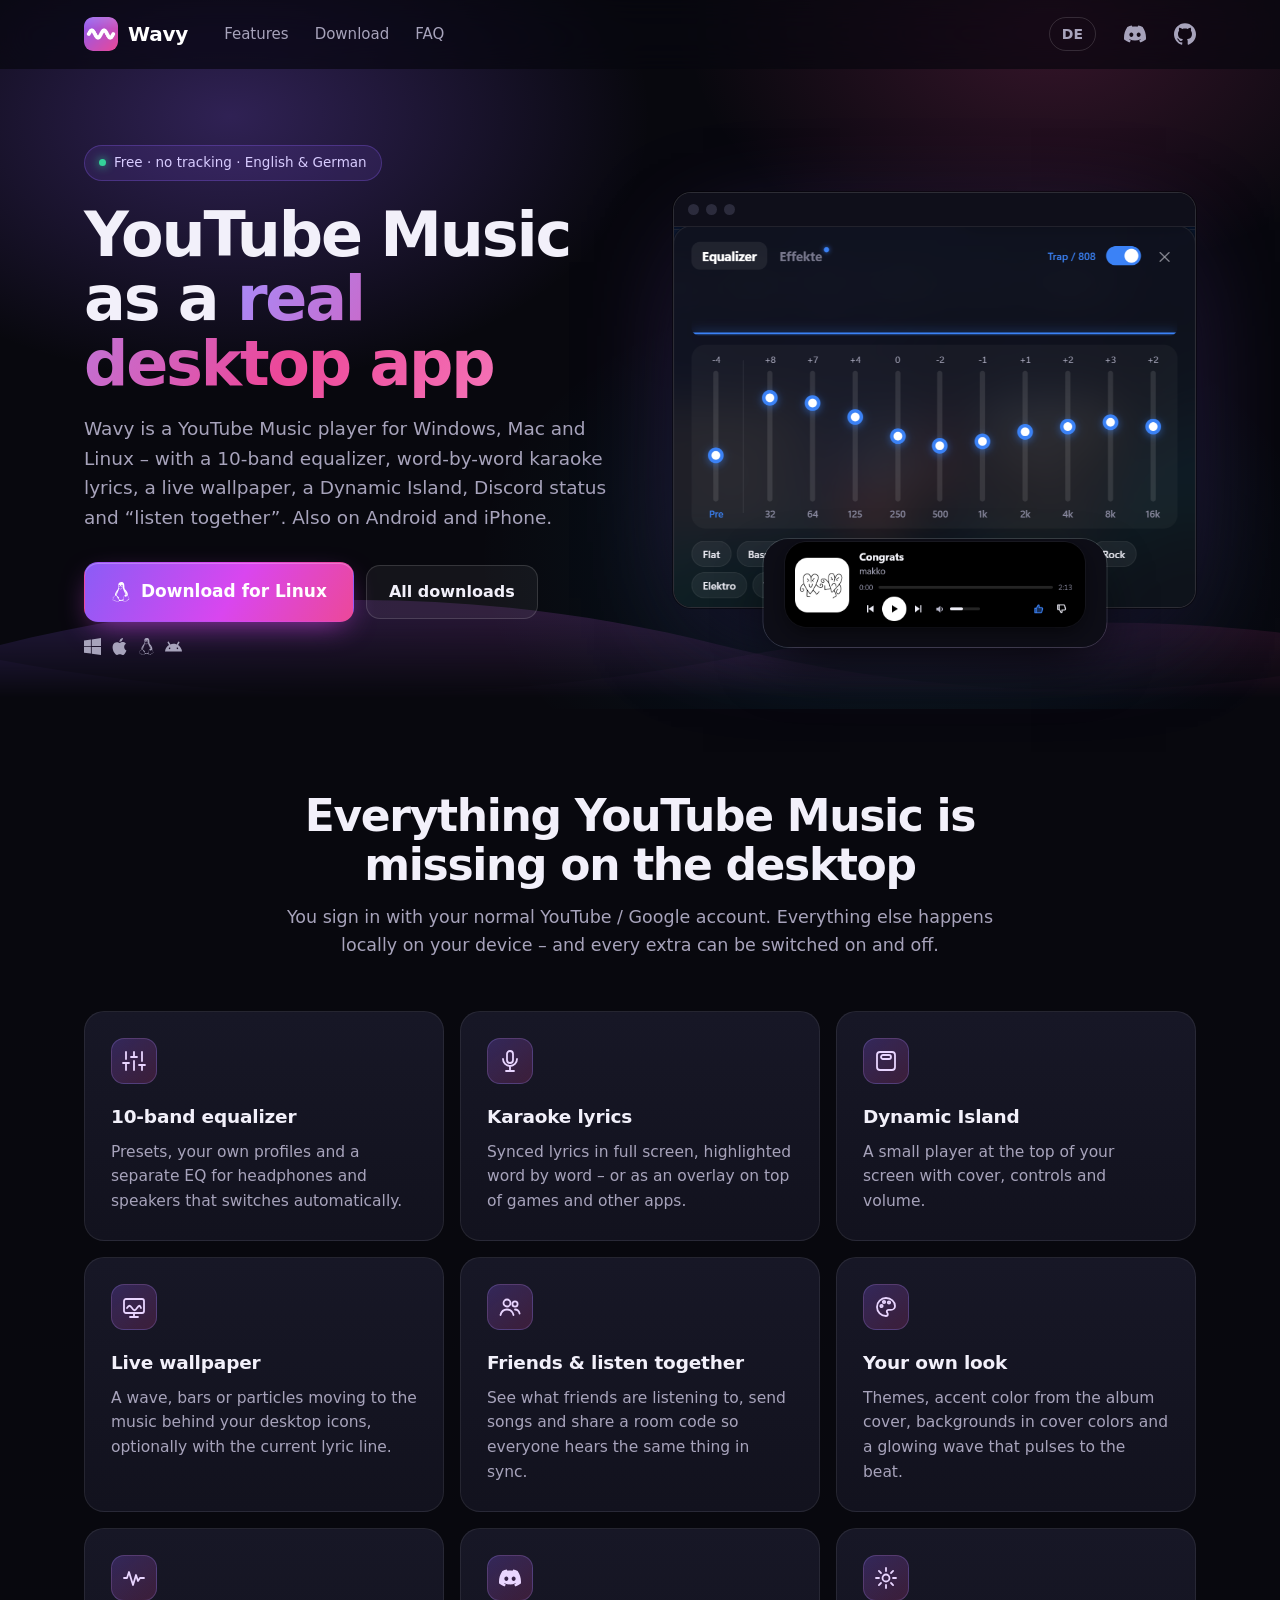
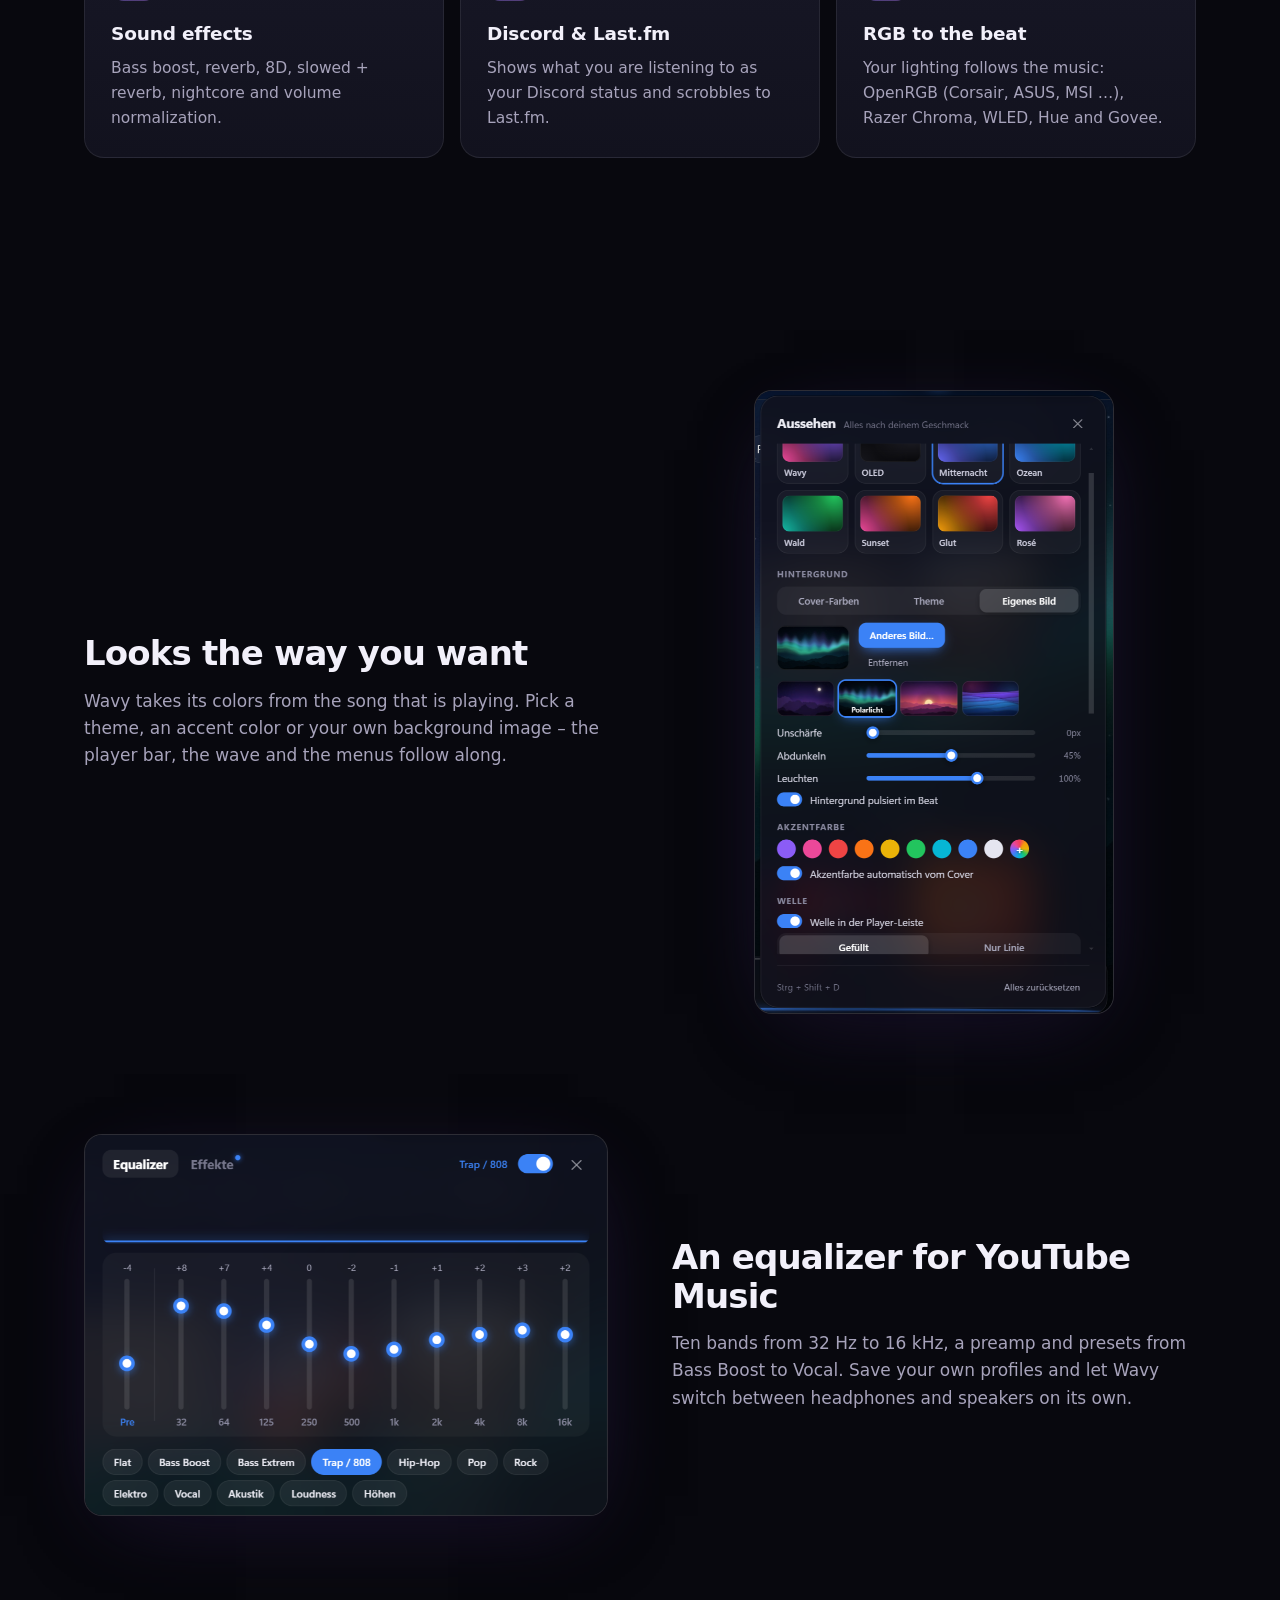
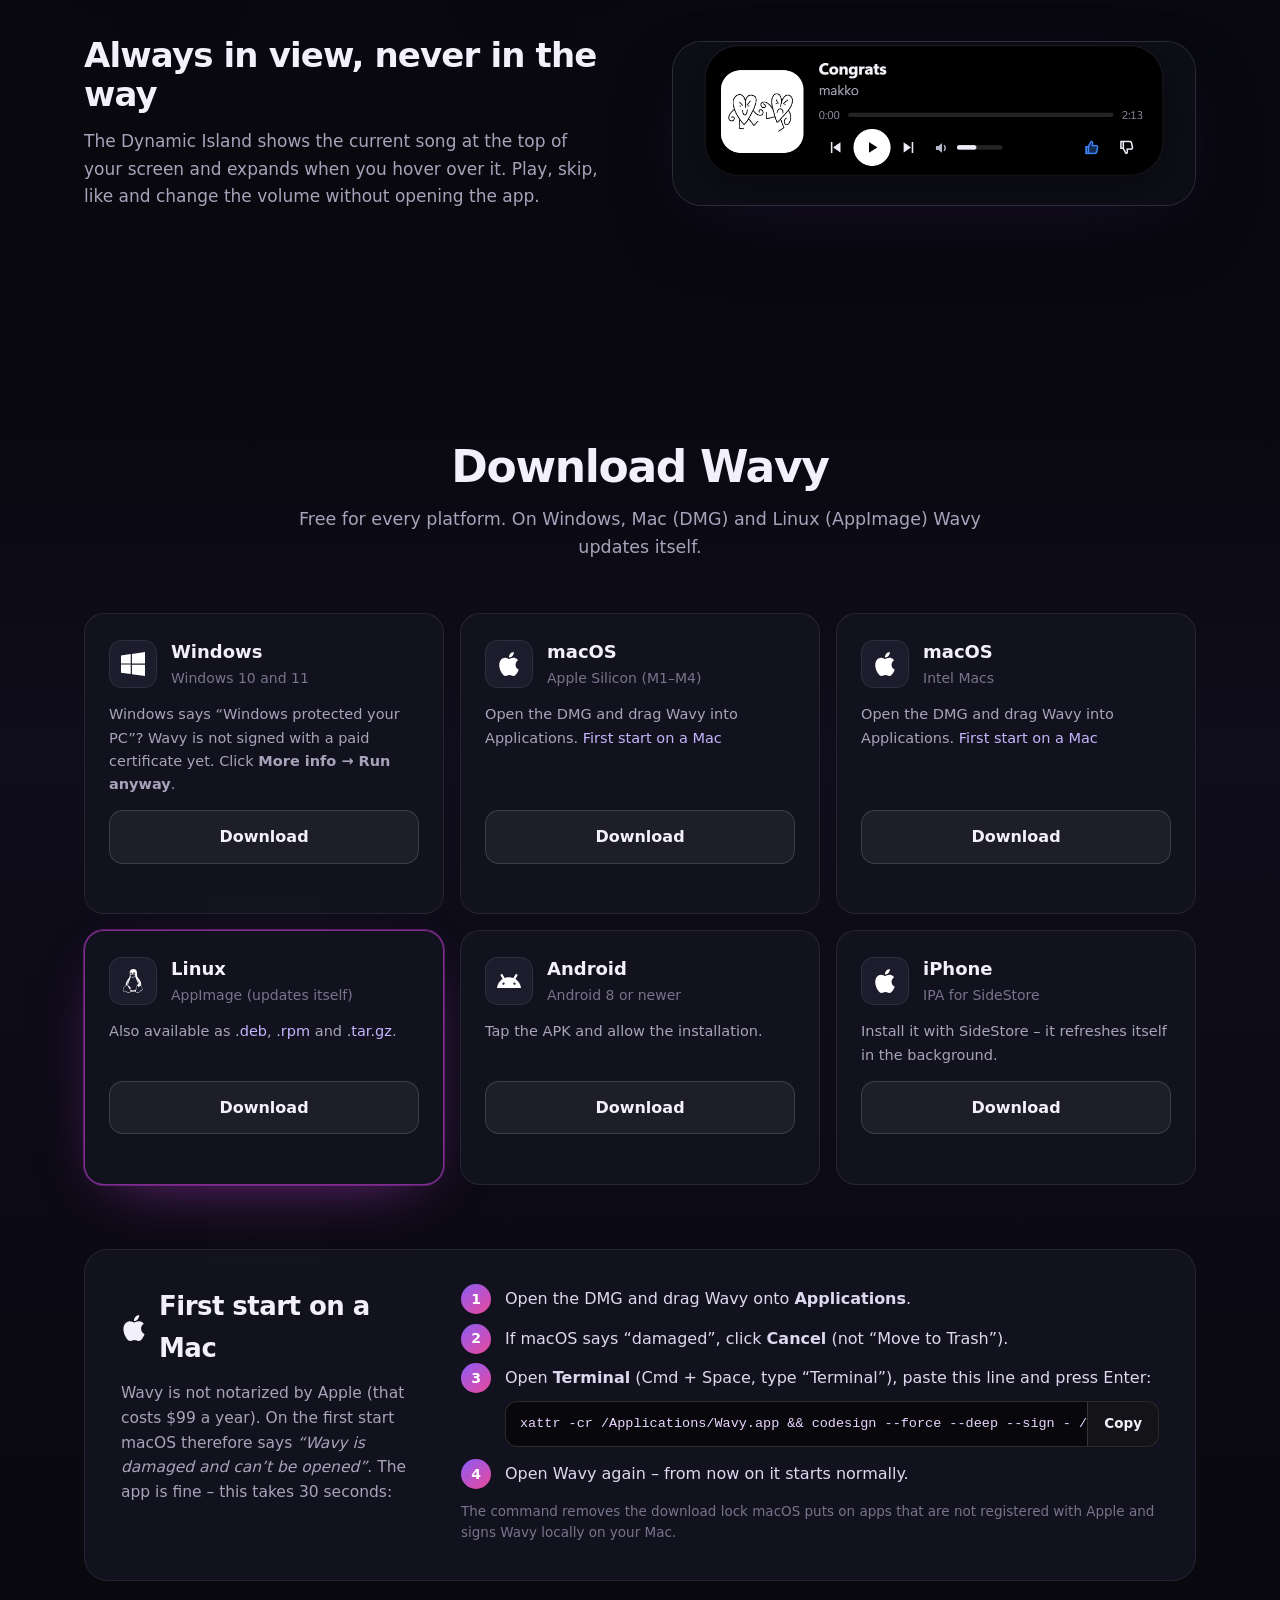
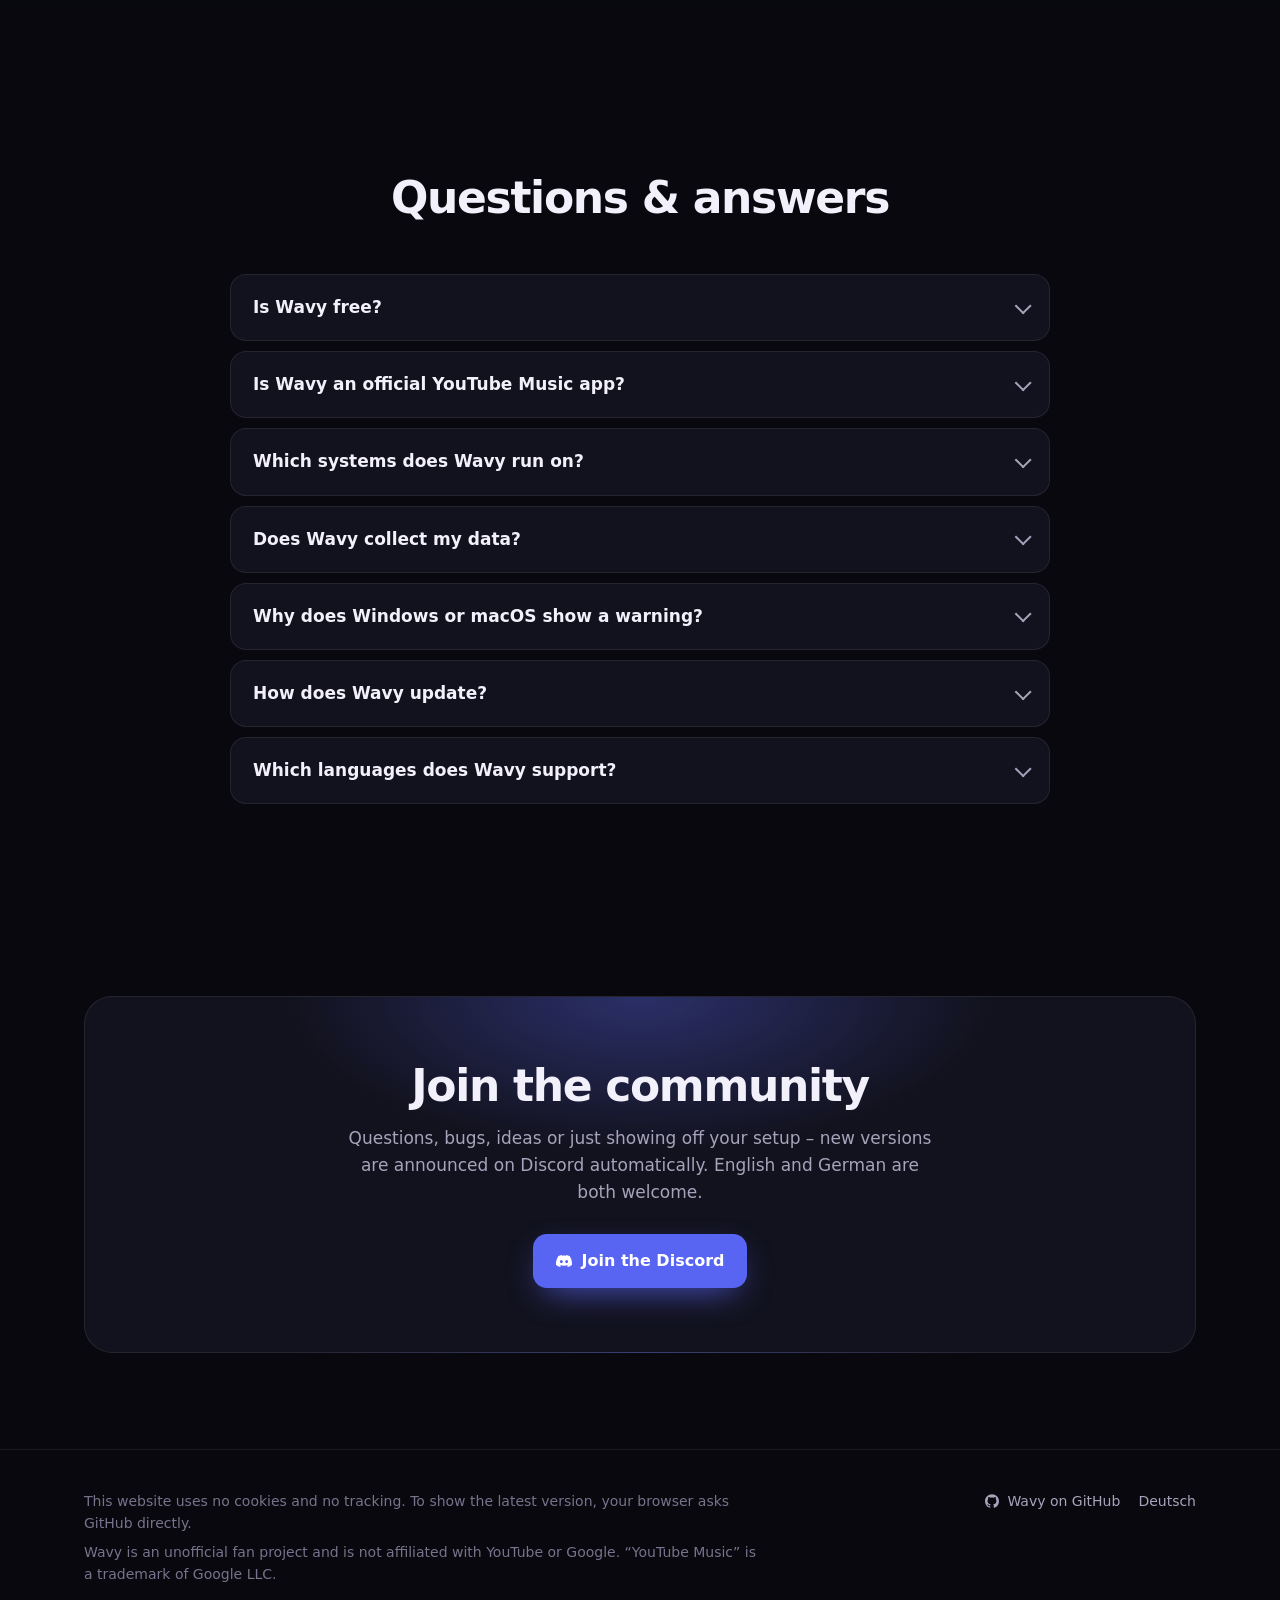
==== index.html @ 97854632 "Website aktualisieren" ====
<!doctype html>
<html lang="en" class="no-js">
<head>
<meta charset="utf-8">
<meta name="viewport" content="width=device-width, initial-scale=1">
<title>Wavy – YouTube Music desktop app for Windows, Mac &amp; Linux</title>
<meta name="description" content="Wavy is a free YouTube Music desktop app for Windows, macOS, Linux, Android and iPhone – with equalizer, karaoke lyrics, live wallpaper, Dynamic Island, Discord status and listening together with friends.">
<link rel="canonical" href="https://jedplayyt.github.io/wavy/">
<link rel="alternate" hreflang="en" href="https://jedplayyt.github.io/wavy/">
<link rel="alternate" hreflang="de" href="https://jedplayyt.github.io/wavy/de/">
<link rel="alternate" hreflang="x-default" href="https://jedplayyt.github.io/wavy/">
<meta name="theme-color" content="#08080e">
<meta name="color-scheme" content="dark">
<link rel="icon" type="image/png" href="assets/img/logo.png">
<link rel="apple-touch-icon" href="assets/img/logo.png">
<meta property="og:type" content="website">
<meta property="og:site_name" content="Wavy">
<meta property="og:title" content="Wavy – YouTube Music desktop app for Windows, Mac &amp; Linux">
<meta property="og:description" content="Wavy is a free YouTube Music desktop app for Windows, macOS, Linux, Android and iPhone – with equalizer, karaoke lyrics, live wallpaper, Dynamic Island, Discord status and listening together with friends.">
<meta property="og:url" content="https://jedplayyt.github.io/wavy/">
<meta property="og:image" content="https://jedplayyt.github.io/wavy/assets/img/og-en.png">
<meta property="og:image:width" content="1200">
<meta property="og:image:height" content="630">
<meta property="og:image:alt" content="Wavy – YouTube Music as a desktop app">
<meta property="og:locale" content="en_US">
<meta name="twitter:card" content="summary_large_image">
<link rel="stylesheet" href="style.css">
<script type="application/ld+json">[{"@context":"https://schema.org","@type":"SoftwareApplication","name":"Wavy","description":"Wavy is a free YouTube Music desktop app for Windows, macOS, Linux, Android and iPhone – with equalizer, karaoke lyrics, live wallpaper, Dynamic Island, Discord status and listening together with friends.","url":"https://jedplayyt.github.io/wavy/","applicationCategory":"MultimediaApplication","applicationSubCategory":"Music player","operatingSystem":"Windows 10, Windows 11, macOS, Linux, Android, iOS","inLanguage":["en","de"],"offers":{"@type":"Offer","price":"0","priceCurrency":"EUR"},"downloadUrl":"https://github.com/JedPlayYT/wavy/releases/latest","image":"https://jedplayyt.github.io/wavy/assets/img/logo.png","screenshot":["https://jedplayyt.github.io/wavy/assets/img/eq.png","https://jedplayyt.github.io/wavy/assets/img/look.png","https://jedplayyt.github.io/wavy/assets/img/island.png"],"sameAs":["https://github.com/JedPlayYT/wavy","https://discord.gg/sMkQURNqbX"]},{"@context":"https://schema.org","@type":"FAQPage","mainEntity":[{"@type":"Question","name":"Is Wavy free?","acceptedAnswer":{"@type":"Answer","text":"Yes. Wavy is free on every platform, without ads from Wavy and without a subscription. You sign in with your normal YouTube / Google account."}},{"@type":"Question","name":"Is Wavy an official YouTube Music app?","acceptedAnswer":{"@type":"Answer","text":"No. Wavy is an unofficial fan project and is not affiliated with YouTube or Google. It shows the normal YouTube Music website in its own window and adds features on top."}},{"@type":"Question","name":"Which systems does Wavy run on?","acceptedAnswer":{"@type":"Answer","text":"Windows 10 and 11, macOS (Apple Silicon and Intel), Linux (AppImage, .deb, .rpm, .tar.gz), Android 8 or newer and iPhone via SideStore."}},{"@type":"Question","name":"Does Wavy collect my data?","acceptedAnswer":{"@type":"Answer","text":"No. There is no tracking and there are no advertising IDs. Settings, stats and history stay on your device. Wavy only connects to YouTube Music and to services you switch on yourself, such as lyrics, Last.fm, Discord or friends."}},{"@type":"Question","name":"Why does Windows or macOS show a warning?","acceptedAnswer":{"@type":"Answer","text":"Wavy is not signed with a paid certificate (Windows) and not notarized by Apple (Mac). On Windows click “More info → Run anyway”; on a Mac follow the short guide above. Every release is also checked on VirusTotal – the results are listed on the release page."}},{"@type":"Question","name":"How does Wavy update?","acceptedAnswer":{"@type":"Answer","text":"Wavy checks for a new version at startup and every few hours. Click “Update now”, Wavy restarts and your settings stay exactly as they are."}},{"@type":"Question","name":"Which languages does Wavy support?","acceptedAnswer":{"@type":"Answer","text":"English and German. Wavy follows your system language and you can switch it in the settings."}}]}]</script>
</head>
<body>
<svg width="0" height="0" style="position:absolute" aria-hidden="true"><symbol id="b-android" viewBox="0 0 24 24"><path d="M18.4395 5.5586c-.675 1.1664-1.352 2.3318-2.0274 3.498-.0366-.0155-.0742-.0286-.1113-.043-1.8249-.6957-3.484-.8-4.42-.787-1.8551.0185-3.3544.4643-4.2597.8203-.084-.1494-1.7526-3.021-2.0215-3.4864a1.1451 1.1451 0 0 0-.1406-.1914c-.3312-.364-.9054-.4859-1.379-.203-.475.282-.7136.9361-.3886 1.5019 1.9466 3.3696-.0966-.2158 1.9473 3.3593.0172.031-.4946.2642-1.3926 1.0177C2.8987 12.176.452 14.772 0 18.9902h24c-.119-1.1108-.3686-2.099-.7461-3.0683-.7438-1.9118-1.8435-3.2928-2.7402-4.1836a12.1048 12.1048 0 0 0-2.1309-1.6875c.6594-1.122 1.312-2.2559 1.9649-3.3848.2077-.3615.1886-.7956-.0079-1.1191a1.1001 1.1001 0 0 0-.8515-.5332c-.5225-.0536-.9392.3128-1.0488.5449zm-.0391 8.461c.3944.5926.324 1.3306-.1563 1.6503-.4799.3197-1.188.0985-1.582-.4941-.3944-.5927-.324-1.3307.1563-1.6504.4727-.315 1.1812-.1086 1.582.4941zM7.207 13.5273c.4803.3197.5506 1.0577.1563 1.6504-.394.5926-1.1038.8138-1.584.4941-.48-.3197-.5503-1.0577-.1563-1.6504.4008-.6021 1.1087-.8106 1.584-.4941z"/></symbol><symbol id="b-apple" viewBox="0 0 24 24"><path d="M12.152 6.896c-.948 0-2.415-1.078-3.96-1.04-2.04.027-3.91 1.183-4.961 3.014-2.117 3.675-.546 9.103 1.519 12.09 1.013 1.454 2.208 3.09 3.792 3.039 1.52-.065 2.09-.987 3.935-.987 1.831 0 2.35.987 3.96.948 1.637-.026 2.676-1.48 3.676-2.948 1.156-1.688 1.636-3.325 1.662-3.415-.039-.013-3.182-1.221-3.22-4.857-.026-3.04 2.48-4.494 2.597-4.559-1.429-2.09-3.623-2.324-4.39-2.376-2-.156-3.675 1.09-4.61 1.09zM15.53 3.83c.843-1.012 1.4-2.427 1.245-3.83-1.207.052-2.662.805-3.532 1.818-.78.896-1.454 2.338-1.273 3.714 1.338.104 2.715-.688 3.559-1.701"/></symbol><symbol id="b-discord" viewBox="0 0 24 24"><path d="M20.317 4.3698a19.7913 19.7913 0 00-4.8851-1.5152.0741.0741 0 00-.0785.0371c-.211.3753-.4447.8648-.6083 1.2495-1.8447-.2762-3.68-.2762-5.4868 0-.1636-.3933-.4058-.8742-.6177-1.2495a.077.077 0 00-.0785-.037 19.7363 19.7363 0 00-4.8852 1.515.0699.0699 0 00-.0321.0277C.5334 9.0458-.319 13.5799.0992 18.0578a.0824.0824 0 00.0312.0561c2.0528 1.5076 4.0413 2.4228 5.9929 3.0294a.0777.0777 0 00.0842-.0276c.4616-.6304.8731-1.2952 1.226-1.9942a.076.076 0 00-.0416-.1057c-.6528-.2476-1.2743-.5495-1.8722-.8923a.077.077 0 01-.0076-.1277c.1258-.0943.2517-.1923.3718-.2914a.0743.0743 0 01.0776-.0105c3.9278 1.7933 8.18 1.7933 12.0614 0a.0739.0739 0 01.0785.0095c.1202.099.246.1981.3728.2924a.077.077 0 01-.0066.1276 12.2986 12.2986 0 01-1.873.8914.0766.0766 0 00-.0407.1067c.3604.698.7719 1.3628 1.225 1.9932a.076.076 0 00.0842.0286c1.961-.6067 3.9495-1.5219 6.0023-3.0294a.077.077 0 00.0313-.0552c.5004-5.177-.8382-9.6739-3.5485-13.6604a.061.061 0 00-.0312-.0286zM8.02 15.3312c-1.1825 0-2.1569-1.0857-2.1569-2.419 0-1.3332.9555-2.4189 2.157-2.4189 1.2108 0 2.1757 1.0952 2.1568 2.419 0 1.3332-.9555 2.4189-2.1569 2.4189zm7.9748 0c-1.1825 0-2.1569-1.0857-2.1569-2.419 0-1.3332.9554-2.4189 2.1569-2.4189 1.2108 0 2.1757 1.0952 2.1568 2.419 0 1.3332-.946 2.4189-2.1568 2.4189Z"/></symbol><symbol id="b-github" viewBox="0 0 24 24"><path d="M12 .297c-6.63 0-12 5.373-12 12 0 5.303 3.438 9.8 8.205 11.385.6.113.82-.258.82-.577 0-.285-.01-1.04-.015-2.04-3.338.724-4.042-1.61-4.042-1.61C4.422 18.07 3.633 17.7 3.633 17.7c-1.087-.744.084-.729.084-.729 1.205.084 1.838 1.236 1.838 1.236 1.07 1.835 2.809 1.305 3.495.998.108-.776.417-1.305.76-1.605-2.665-.3-5.466-1.332-5.466-5.93 0-1.31.465-2.38 1.235-3.22-.135-.303-.54-1.523.105-3.176 0 0 1.005-.322 3.3 1.23.96-.267 1.98-.399 3-.405 1.02.006 2.04.138 3 .405 2.28-1.552 3.285-1.23 3.285-1.23.645 1.653.24 2.873.12 3.176.765.84 1.23 1.91 1.23 3.22 0 4.61-2.805 5.625-5.475 5.92.42.36.81 1.096.81 2.22 0 1.606-.015 2.896-.015 3.286 0 .315.21.69.825.57C20.565 22.092 24 17.592 24 12.297c0-6.627-5.373-12-12-12"/></symbol><symbol id="b-linux" viewBox="0 0 24 24"><path d="M12.504 0c-.155 0-.315.008-.48.021-4.226.333-3.105 4.807-3.17 6.298-.076 1.092-.3 1.953-1.05 3.02-.885 1.051-2.127 2.75-2.716 4.521-.278.832-.41 1.684-.287 2.489a.424.424 0 00-.11.135c-.26.268-.45.6-.663.839-.199.199-.485.267-.797.4-.313.136-.658.269-.864.68-.09.189-.136.394-.132.602 0 .199.027.4.055.536.058.399.116.728.04.97-.249.68-.28 1.145-.106 1.484.174.334.535.47.94.601.81.2 1.91.135 2.774.6.926.466 1.866.67 2.616.47.526-.116.97-.464 1.208-.946.587-.003 1.23-.269 2.26-.334.699-.058 1.574.267 2.577.2.025.134.063.198.114.333l.003.003c.391.778 1.113 1.132 1.884 1.071.771-.06 1.592-.536 2.257-1.306.631-.765 1.683-1.084 2.378-1.503.348-.199.629-.469.649-.853.023-.4-.2-.811-.714-1.376v-.097l-.003-.003c-.17-.2-.25-.535-.338-.926-.085-.401-.182-.786-.492-1.046h-.003c-.059-.054-.123-.067-.188-.135a.357.357 0 00-.19-.064c.431-1.278.264-2.55-.173-3.694-.533-1.41-1.465-2.638-2.175-3.483-.796-1.005-1.576-1.957-1.56-3.368.026-2.152.236-6.133-3.544-6.139zm.529 3.405h.013c.213 0 .396.062.584.198.19.135.33.332.438.533.105.259.158.459.166.724 0-.02.006-.04.006-.06v.105a.086.086 0 01-.004-.021l-.004-.024a1.807 1.807 0 01-.15.706.953.953 0 01-.213.335.71.71 0 00-.088-.042c-.104-.045-.198-.064-.284-.133a1.312 1.312 0 00-.22-.066c.05-.06.146-.133.183-.198.053-.128.082-.264.088-.402v-.02a1.21 1.21 0 00-.061-.4c-.045-.134-.101-.2-.183-.333-.084-.066-.167-.132-.267-.132h-.016c-.093 0-.176.03-.262.132a.8.8 0 00-.205.334 1.18 1.18 0 00-.09.4v.019c.002.089.008.179.02.267-.193-.067-.438-.135-.607-.202a1.635 1.635 0 01-.018-.2v-.02a1.772 1.772 0 01.15-.768c.082-.22.232-.406.43-.533a.985.985 0 01.594-.2zm-2.962.059h.036c.142 0 .27.048.399.135.146.129.264.288.344.465.09.199.14.4.153.667v.004c.007.134.006.2-.002.266v.08c-.03.007-.056.018-.083.024-.152.055-.274.135-.393.2.012-.09.013-.18.003-.267v-.015c-.012-.133-.04-.2-.082-.333a.613.613 0 00-.166-.267.248.248 0 00-.183-.064h-.021c-.071.006-.13.04-.186.132a.552.552 0 00-.12.27.944.944 0 00-.023.33v.015c.012.135.037.2.08.334.046.134.098.2.166.268.01.009.02.018.034.024-.07.057-.117.07-.176.136a.304.304 0 01-.131.068 2.62 2.62 0 01-.275-.402 1.772 1.772 0 01-.155-.667 1.759 1.759 0 01.08-.668 1.43 1.43 0 01.283-.535c.128-.133.26-.2.418-.2zm1.37 1.706c.332 0 .733.065 1.216.399.293.2.523.269 1.052.468h.003c.255.136.405.266.478.399v-.131a.571.571 0 01.016.47c-.123.31-.516.643-1.063.842v.002c-.268.135-.501.333-.775.465-.276.135-.588.292-1.012.267a1.139 1.139 0 01-.448-.067 3.566 3.566 0 01-.322-.198c-.195-.135-.363-.332-.612-.465v-.005h-.005c-.4-.246-.616-.512-.686-.71-.07-.268-.005-.47.193-.6.224-.135.38-.271.483-.336.104-.074.143-.102.176-.131h.002v-.003c.169-.202.436-.47.839-.601.139-.036.294-.065.466-.065zm2.8 2.142c.358 1.417 1.196 3.475 1.735 4.473.286.534.855 1.659 1.102 3.024.156-.005.33.018.513.064.646-1.671-.546-3.467-1.089-3.966-.22-.2-.232-.335-.123-.335.59.534 1.365 1.572 1.646 2.757.13.535.16 1.104.021 1.67.067.028.135.06.205.067 1.032.534 1.413.938 1.23 1.537v-.043c-.06-.003-.12 0-.18 0h-.016c.151-.467-.182-.825-1.065-1.224-.915-.4-1.646-.336-1.77.465-.008.043-.013.066-.018.135-.068.023-.139.053-.209.064-.43.268-.662.669-.793 1.187-.13.533-.17 1.156-.205 1.869v.003c-.02.334-.17.838-.319 1.35-1.5 1.072-3.58 1.538-5.348.334a2.645 2.645 0 00-.402-.533 1.45 1.45 0 00-.275-.333c.182 0 .338-.03.465-.067a.615.615 0 00.314-.334c.108-.267 0-.697-.345-1.163-.345-.467-.931-.995-1.788-1.521-.63-.4-.986-.87-1.15-1.396-.165-.534-.143-1.085-.015-1.645.245-1.07.873-2.11 1.274-2.763.107-.065.037.135-.408.974-.396.751-1.14 2.497-.122 3.854a8.123 8.123 0 01.647-2.876c.564-1.278 1.743-3.504 1.836-5.268.048.036.217.135.289.202.218.133.38.333.59.465.21.201.477.335.876.335.039.003.075.006.11.006.412 0 .73-.134.997-.268.29-.134.52-.334.74-.4h.005c.467-.135.835-.402 1.044-.7zm2.185 8.958c.037.6.343 1.245.882 1.377.588.134 1.434-.333 1.791-.765l.211-.01c.315-.007.577.01.847.268l.003.003c.208.199.305.53.391.876.085.4.154.78.409 1.066.486.527.645.906.636 1.14l.003-.007v.018l-.003-.012c-.015.262-.185.396-.498.595-.63.401-1.746.712-2.457 1.57-.618.737-1.37 1.14-2.036 1.191-.664.053-1.237-.2-1.574-.898l-.005-.003c-.21-.4-.12-1.025.056-1.69.176-.668.428-1.344.463-1.897.037-.714.076-1.335.195-1.814.12-.465.308-.797.641-.984l.045-.022zm-10.814.049h.01c.053 0 .105.005.157.014.376.055.706.333 1.023.752l.91 1.664.003.003c.243.533.754 1.064 1.189 1.637.434.598.77 1.131.729 1.57v.006c-.057.744-.48 1.148-1.125 1.294-.645.135-1.52.002-2.395-.464-.968-.536-2.118-.469-2.857-.602-.369-.066-.61-.2-.723-.4-.11-.2-.113-.602.123-1.23v-.004l.002-.003c.117-.334.03-.752-.027-1.118-.055-.401-.083-.71.043-.94.16-.334.396-.4.69-.533.294-.135.64-.202.915-.47h.002v-.002c.256-.268.445-.601.668-.838.19-.201.38-.336.663-.336zm7.159-9.074c-.435.201-.945.535-1.488.535-.542 0-.97-.267-1.28-.466-.154-.134-.28-.268-.373-.335-.164-.134-.144-.333-.074-.333.109.016.129.134.199.2.096.066.215.2.36.333.292.2.68.467 1.167.467.485 0 1.053-.267 1.398-.466.195-.135.445-.334.648-.467.156-.136.149-.267.279-.267.128.016.034.134-.147.332a8.097 8.097 0 01-.69.468zm-1.082-1.583V5.64c-.006-.02.013-.042.029-.05.074-.043.18-.027.26.004.063 0 .16.067.15.135-.006.049-.085.066-.135.066-.055 0-.092-.043-.141-.068-.052-.018-.146-.008-.163-.065zm-.551 0c-.02.058-.113.049-.166.066-.047.025-.086.068-.14.068-.05 0-.13-.02-.136-.068-.01-.066.088-.133.15-.133.08-.031.184-.047.259-.005.019.009.036.03.03.05v.02h.003z"/></symbol><symbol id="b-windows" viewBox="0 0 24 24"><path d="M0 3.45 9.75 2.1v9.45H0zm10.95-1.5L24 0v11.4H10.95zM0 12.6h9.75v9.45L0 20.7zm10.95.15H24V24l-13.05-1.8z"/></symbol></svg>
<a class="skip" href="#main">Skip to content</a>
<header>
  <div class="wrap bar">
    <a class="brand" href="./"><img src="assets/img/logo.png" alt="" width="34" height="34">Wavy</a>
    <nav class="links" aria-label="Main"><a href="#features">Features</a><a href="#download">Download</a><a href="#faq">FAQ</a></nav>
    <span class="sp"></span>
    <a class="lang" href="de/" hreflang="de" lang="de" title="Deutsch">DE</a>
    <a class="iconlink" href="https://discord.gg/sMkQURNqbX" aria-label="Discord" rel="noopener"><svg class="i" aria-hidden="true"><use href="#b-discord"/></svg></a>
    <a class="iconlink" href="https://github.com/JedPlayYT/wavy" aria-label="GitHub" rel="noopener"><svg class="i" aria-hidden="true"><use href="#b-github"/></svg></a>
    <a class="btn primary small" href="#download">Download</a>
  </div>
</header>
<main id="main">
<section class="hero">
  <div class="wrap hero-grid">
    <div>
      <span class="kicker">Free · no tracking · English & German</span>
      <h1>YouTube Music as a <span class="grad">real desktop app</span></h1>
      <p class="lead">Wavy is a YouTube Music player for Windows, Mac and Linux – with a 10-band equalizer, word-by-word karaoke lyrics, a live wallpaper, a Dynamic Island, Discord status and “listen together”. Also on Android and iPhone.</p>
      <div class="cta">
        <a class="btn primary" id="hero-dl" href="#download"><svg class="i" aria-hidden="true"><use href="#b-windows"/></svg><span>Download Wavy</span></a>
        <a class="btn ghost" href="#download">All downloads</a>
      </div>
      <div class="meta"><span class="os" aria-label="Windows, macOS, Linux, Android, iPhone"><svg class="i" aria-hidden="true"><use href="#b-windows"/></svg><svg class="i" aria-hidden="true"><use href="#b-apple"/></svg><svg class="i" aria-hidden="true"><use href="#b-linux"/></svg><svg class="i" aria-hidden="true"><use href="#b-android"/></svg></span><span hidden>Version <b data-version></b></span></div>
    </div>
    <div class="shot">
      <div class="win"><div class="tb"><i></i><i></i><i></i></div><img src="assets/img/eq.png" alt="Wavy equalizer with ten bands" width="897" height="654" fetchpriority="high"></div>
      <div class="island"><img src="assets/img/island.png" alt="Wavy Dynamic Island with song controls" width="960" height="300"></div>
    </div>
  </div>
  <svg class="wave" viewBox="0 0 2880 140" preserveAspectRatio="none" aria-hidden="true">
    <defs><linearGradient id="wg" x1="0" x2="1"><stop offset="0" stop-color="#8b5cf6"/><stop offset=".5" stop-color="#ec4899"/><stop offset="1" stop-color="#22d3ee"/></linearGradient></defs>
    <path fill="url(#wg)" opacity=".35" d="M0 80 C240 20 480 20 720 80 S1200 140 1440 80 1920 20 2160 80 2640 140 2880 80 V140 H0Z"/>
    <path fill="url(#wg)" opacity=".25" d="M0 95 C240 140 480 140 720 95 S1200 40 1440 95 1920 140 2160 95 2640 40 2880 95 V140 H0Z"/>
  </svg>
</section>

<section id="features">
  <div class="wrap">
    <div class="head rv"><h2>Everything YouTube Music is missing on the desktop</h2><p>You sign in with your normal YouTube / Google account. Everything else happens locally on your device – and every extra can be switched on and off.</p></div>
    <div class="features">
      <article class="feat rv"><div class="ic"><svg viewBox="0 0 24 24" aria-hidden="true"><path d="M4 21v-7M4 10V3M12 21v-9M12 8V3M20 21v-5M20 12V3M1 14h6M9 8h6M17 16h6"/></svg></div><h3>10-band equalizer</h3><p>Presets, your own profiles and a separate EQ for headphones and speakers that switches automatically.</p></article>
      <article class="feat rv"><div class="ic"><svg viewBox="0 0 24 24" aria-hidden="true"><rect x="9" y="2" width="6" height="12" rx="3"/><path d="M5 10a7 7 0 0 0 14 0M12 17v5M8 22h8"/></svg></div><h3>Karaoke lyrics</h3><p>Synced lyrics in full screen, highlighted word by word – or as an overlay on top of games and other apps.</p></article>
      <article class="feat rv"><div class="ic"><svg viewBox="0 0 24 24" aria-hidden="true"><rect x="3" y="3" width="18" height="18" rx="3"/><rect x="7" y="6" width="10" height="4" rx="2"/></svg></div><h3>Dynamic Island</h3><p>A small player at the top of your screen with cover, controls and volume.</p></article>
      <article class="feat rv"><div class="ic"><svg viewBox="0 0 24 24" aria-hidden="true"><rect x="2" y="4" width="20" height="14" rx="2"/><path d="M8 22h8M12 18v4M5 13c2-3 3-3 5 0s3 3 5 0 3-3 4 0"/></svg></div><h3>Live wallpaper</h3><p>A wave, bars or particles moving to the music behind your desktop icons, optionally with the current lyric line.</p></article>
      <article class="feat rv"><div class="ic"><svg viewBox="0 0 24 24" aria-hidden="true"><circle cx="9" cy="8" r="3.5"/><path d="M2.5 20c.8-3.4 3.4-5.5 6.5-5.5s5.7 2.1 6.5 5.5"/><circle cx="17" cy="9" r="2.6"/><path d="M17 14.5c2.3 0 4 1.5 4.6 4"/></svg></div><h3>Friends & listen together</h3><p>See what friends are listening to, send songs and share a room code so everyone hears the same thing in sync.</p></article>
      <article class="feat rv"><div class="ic"><svg viewBox="0 0 24 24" aria-hidden="true"><path d="M12 3a9 9 0 1 0 0 18c1.2 0 1.8-.8 1.8-1.7 0-1.3-1-1.6-1-2.8 0-1 .8-1.6 1.8-1.6H17a4 4 0 0 0 4-4C21 6.6 17 3 12 3Z"/><circle cx="7.5" cy="11" r="1.2"/><circle cx="10" cy="7" r="1.2"/><circle cx="15" cy="7.5" r="1.2"/></svg></div><h3>Your own look</h3><p>Themes, accent color from the album cover, backgrounds in cover colors and a glowing wave that pulses to the beat.</p></article>
      <article class="feat rv"><div class="ic"><svg viewBox="0 0 24 24" aria-hidden="true"><path d="M2 12h3l2-6 4 13 3-10 2 6 2-3h4"/></svg></div><h3>Sound effects</h3><p>Bass boost, reverb, 8D, slowed + reverb, nightcore and volume normalization.</p></article>
      <article class="feat rv"><div class="ic"><svg class="i" aria-hidden="true"><use href="#b-discord"/></svg></div><h3>Discord & Last.fm</h3><p>Shows what you are listening to as your Discord status and scrobbles to Last.fm.</p></article>
      <article class="feat rv"><div class="ic"><svg viewBox="0 0 24 24" aria-hidden="true"><circle cx="12" cy="12" r="3.5"/><path d="M12 2v3M12 19v3M4.9 4.9l2.1 2.1M17 17l2.1 2.1M2 12h3M19 12h3M4.9 19.1 7 17M17 7l2.1-2.1"/></svg></div><h3>RGB to the beat</h3><p>Your lighting follows the music: OpenRGB (Corsair, ASUS, MSI …), Razer Chroma, WLED, Hue and Govee.</p></article>
    </div>
  </div>
</section>

<section>
  <div class="wrap">
    <div class="show rv"><div class="txt"><h3>Looks the way you want</h3><p>Wavy takes its colors from the song that is playing. Pick a theme, an accent color or your own background image – the player bar, the wave and the menus follow along.</p></div><div class="pic tall"><img src="assets/img/look.png" alt="Wavy appearance settings" width="684" height="1188" loading="lazy"></div></div>
    <div class="show rev rv"><div class="txt"><h3>An equalizer for YouTube Music</h3><p>Ten bands from 32 Hz to 16 kHz, a preamp and presets from Bass Boost to Vocal. Save your own profiles and let Wavy switch between headphones and speakers on its own.</p></div><div class="pic"><img src="assets/img/eq.png" alt="Wavy equalizer with ten bands" width="897" height="654" loading="lazy"></div></div>
    <div class="show rv"><div class="txt"><h3>Always in view, never in the way</h3><p>The Dynamic Island shows the current song at the top of your screen and expands when you hover over it. Play, skip, like and change the volume without opening the app.</p></div><div class="pic flat"><img src="assets/img/island.png" alt="Wavy Dynamic Island with song controls" width="960" height="300" loading="lazy"></div></div>
  </div>
</section>

<section id="download">
  <div class="wrap">
    <div class="head rv"><h2>Download Wavy</h2><p>Free for every platform. On Windows, Mac (DMG) and Linux (AppImage) Wavy updates itself.</p></div>
    <div class="dl">
      <div class="plat rv" data-os="windows"><div class="top"><div class="logo"><svg class="i" aria-hidden="true"><use href="#b-windows"/></svg></div><div><h3>Windows</h3><div class="sub">Windows 10 and 11</div></div></div><p class="note">Windows says “Windows protected your PC”? Wavy is not signed with a paid certificate yet. Click <b>More info → Run anyway</b>.</p><a class="btn ghost" href="https://github.com/JedPlayYT/wavy/releases/latest">Download</a><div class="file"></div></div>
      <div class="plat rv" data-os="macArm"><div class="top"><div class="logo"><svg class="i" aria-hidden="true"><use href="#b-apple"/></svg></div><div><h3>macOS</h3><div class="sub">Apple Silicon (M1–M4)</div></div></div><p class="note">Open the DMG and drag Wavy into Applications. <a href="#mac">First start on a Mac</a></p><a class="btn ghost" href="https://github.com/JedPlayYT/wavy/releases/latest">Download</a><div class="file"></div></div>
      <div class="plat rv" data-os="macIntel"><div class="top"><div class="logo"><svg class="i" aria-hidden="true"><use href="#b-apple"/></svg></div><div><h3>macOS</h3><div class="sub">Intel Macs</div></div></div><p class="note">Open the DMG and drag Wavy into Applications. <a href="#mac">First start on a Mac</a></p><a class="btn ghost" href="https://github.com/JedPlayYT/wavy/releases/latest">Download</a><div class="file"></div></div>
      <div class="plat rv" data-os="linux"><div class="top"><div class="logo"><svg class="i" aria-hidden="true"><use href="#b-linux"/></svg></div><div><h3>Linux</h3><div class="sub">AppImage (updates itself)</div></div></div><p class="note">Also available as <a data-asset="deb">.deb</a>, <a data-asset="rpm">.rpm</a> and <a data-asset="tar">.tar.gz</a>.</p><a class="btn ghost" href="https://github.com/JedPlayYT/wavy/releases/latest">Download</a><div class="file"></div></div>
      <div class="plat rv" data-os="android"><div class="top"><div class="logo"><svg class="i" aria-hidden="true"><use href="#b-android"/></svg></div><div><h3>Android</h3><div class="sub">Android 8 or newer</div></div></div><p class="note">Tap the APK and allow the installation.</p><a class="btn ghost" href="https://github.com/JedPlayYT/wavy/releases/latest">Download</a><div class="file"></div></div>
      <div class="plat rv" data-os="iphone"><div class="top"><div class="logo"><svg class="i" aria-hidden="true"><use href="#b-apple"/></svg></div><div><h3>iPhone</h3><div class="sub">IPA for SideStore</div></div></div><p class="note">Install it with SideStore – it refreshes itself in the background.</p><a class="btn ghost" href="https://github.com/JedPlayYT/wavy/releases/latest">Download</a><div class="file"></div></div>
    </div>
    <p class="ver" hidden>Version <b data-version></b> · <a href="https://github.com/JedPlayYT/wavy/releases">All downloads</a></p>

    <div class="mac rv" id="mac">
      <div><h3><svg class="i" aria-hidden="true"><use href="#b-apple"/></svg> First start on a Mac</h3><p class="intro">Wavy is not notarized by Apple (that costs $99 a year). On the first start macOS therefore says <i>“Wavy is damaged and can’t be opened”</i>. The app is fine – this takes 30 seconds:</p></div>
      <div>
        <ol>
          <li>Open the DMG and drag Wavy onto <b>Applications</b>.</li>
          <li>If macOS says “damaged”, click <b>Cancel</b> (not “Move to Trash”).</li>
          <li>Open <b>Terminal</b> (Cmd + Space, type “Terminal”), paste this line and press Enter:<div class="code"><code>xattr -cr /Applications/Wavy.app &amp;&amp; codesign --force --deep --sign - /Applications/Wavy.app</code><button type="button">Copy</button></div></li>
          <li>Open Wavy again – from now on it starts normally.</li>
        </ol>
        <p class="small">The command removes the download lock macOS puts on apps that are not registered with Apple and signs Wavy locally on your Mac.</p>
      </div>
    </div>
  </div>
</section>

<section id="faq">
  <div class="wrap">
    <div class="head rv"><h2>Questions & answers</h2></div>
    <div class="faq">
      <details class="rv"><summary>Is Wavy free?</summary><p>Yes. Wavy is free on every platform, without ads from Wavy and without a subscription. You sign in with your normal YouTube / Google account.</p></details>
      <details class="rv"><summary>Is Wavy an official YouTube Music app?</summary><p>No. Wavy is an unofficial fan project and is not affiliated with YouTube or Google. It shows the normal YouTube Music website in its own window and adds features on top.</p></details>
      <details class="rv"><summary>Which systems does Wavy run on?</summary><p>Windows 10 and 11, macOS (Apple Silicon and Intel), Linux (AppImage, .deb, .rpm, .tar.gz), Android 8 or newer and iPhone via SideStore.</p></details>
      <details class="rv"><summary>Does Wavy collect my data?</summary><p>No. There is no tracking and there are no advertising IDs. Settings, stats and history stay on your device. Wavy only connects to YouTube Music and to services you switch on yourself, such as lyrics, Last.fm, Discord or friends.</p></details>
      <details class="rv"><summary>Why does Windows or macOS show a warning?</summary><p>Wavy is not signed with a paid certificate (Windows) and not notarized by Apple (Mac). On Windows click “More info → Run anyway”; on a Mac follow the short guide above. Every release is also checked on VirusTotal – the results are listed on the release page.</p></details>
      <details class="rv"><summary>How does Wavy update?</summary><p>Wavy checks for a new version at startup and every few hours. Click “Update now”, Wavy restarts and your settings stay exactly as they are.</p></details>
      <details class="rv"><summary>Which languages does Wavy support?</summary><p>English and German. Wavy follows your system language and you can switch it in the settings.</p></details>
    </div>
  </div>
</section>

<section>
  <div class="wrap">
    <div class="community rv"><h2>Join the community</h2><p>Questions, bugs, ideas or just showing off your setup – new versions are announced on Discord automatically. English and German are both welcome.</p><a class="btn discord" href="https://discord.gg/sMkQURNqbX" rel="noopener"><svg class="i" aria-hidden="true"><use href="#b-discord"/></svg>Join the Discord</a></div>
  </div>
</section>
</main>
<footer>
  <div class="wrap row">
    <div><p>This website uses no cookies and no tracking. To show the latest version, your browser asks GitHub directly.</p><p>Wavy is an unofficial fan project and is not affiliated with YouTube or Google. “YouTube Music” is a trademark of Google LLC.</p></div>
    <div class="links"><a href="https://github.com/JedPlayYT/wavy" rel="noopener"><svg class="i" aria-hidden="true"><use href="#b-github"/></svg> Wavy on GitHub</a><a href="de/" lang="de">Deutsch</a></div>
  </div>
</footer>
<script src="site.js" defer></script>
</body>
</html>
---- style.css ----
:root {
  color-scheme: dark;
  --bg: #08080e; --bg2: #0e0e18; --card: #12121e; --card2: #171726; --line: rgba(255,255,255,.08); --line2: rgba(255,255,255,.14);
  --text: #f2f0fa; --muted: #a7a3bb; --dim: #77738c;
  --violet: #8b5cf6; --pink: #ec4899; --teal: #22d3ee;
  --grad: linear-gradient(120deg, #a78bfa 0%, #ec4899 60%, #f472b6 100%);
  --radius: 20px; --max: 1160px;
}
* { box-sizing: border-box; }
html { scroll-behavior: smooth; -webkit-text-size-adjust: 100%; }
@media (prefers-reduced-motion: reduce) { html { scroll-behavior: auto; } *, *::before, *::after { animation: none !important; transition: none !important; } }
body { margin: 0; background: var(--bg); color: var(--text); font: 16px/1.6 "Segoe UI Variable", "Segoe UI", system-ui, -apple-system, "Helvetica Neue", Roboto, Ubuntu, sans-serif; overflow-x: hidden; overflow-x: clip; }
html { overflow-x: clip; }
.wave { overflow: hidden; -webkit-mask-image: linear-gradient(#000 35%, transparent 95%); mask-image: linear-gradient(#000 35%, transparent 95%); }
a { color: #c4b5fd; text-decoration: none; } a:hover { color: #fff; }
img { max-width: 100%; height: auto; display: block; }
.wrap { max-width: var(--max); margin: 0 auto; padding: 0 24px; }
.grad { background: var(--grad); -webkit-background-clip: text; background-clip: text; color: transparent; }
.skip { position: absolute; left: -999px; } .skip:focus { left: 16px; top: 16px; z-index: 99; background: #fff; color: #000; padding: 8px 12px; border-radius: 8px; }
:focus-visible { outline: 2px solid #c4b5fd; outline-offset: 3px; border-radius: 6px; }
svg.i { width: 1em; height: 1em; fill: currentColor; flex: none; }

/* Kopfzeile */
header { position: sticky; top: 0; z-index: 20; backdrop-filter: blur(16px) saturate(1.4); -webkit-backdrop-filter: blur(16px) saturate(1.4); background: rgba(8,8,14,.72); border-bottom: 1px solid transparent; transition: border-color .2s; }
header.scrolled { border-bottom-color: var(--line); }
.bar { display: flex; align-items: center; gap: 28px; height: 68px; }
.brand { display: flex; align-items: center; gap: 10px; color: #fff; font-weight: 700; font-size: 20px; letter-spacing: -.01em; }
.brand img { width: 34px; height: 34px; border-radius: 9px; }
nav.links { display: flex; gap: 26px; margin-left: 8px; }
nav.links a { color: var(--muted); font-size: 15px; } nav.links a:hover { color: #fff; }
.bar .sp { flex: 1; }
.lang { display: inline-flex; align-items: center; gap: 6px; color: var(--muted); font-size: 14px; font-weight: 600; border: 1px solid var(--line2); border-radius: 999px; padding: 5px 12px; }
.lang:hover { color: #fff; border-color: rgba(255,255,255,.3); }
.iconlink { color: var(--muted); display: inline-flex; font-size: 22px; } .iconlink:hover { color: #fff; }
.btn { display: inline-flex; align-items: center; justify-content: center; gap: 10px; font-weight: 650; border-radius: 14px; padding: 13px 22px; border: 1px solid transparent; cursor: pointer; font: inherit; font-weight: 650; transition: transform .15s, box-shadow .2s, background .2s; white-space: nowrap; }
.btn:active { transform: translateY(1px); }
.btn.primary { background: linear-gradient(120deg, #8b5cf6, #d946ef 55%, #ec4899); color: #fff; box-shadow: 0 10px 30px -10px rgba(217,70,239,.7), inset 0 1px 0 rgba(255,255,255,.25); }
.btn.primary:hover { color: #fff; box-shadow: 0 14px 38px -10px rgba(217,70,239,.9), inset 0 1px 0 rgba(255,255,255,.25); transform: translateY(-1px); }
.btn.ghost { background: rgba(255,255,255,.05); border-color: var(--line2); color: var(--text); }
.btn.ghost:hover { background: rgba(255,255,255,.09); color: #fff; }
.btn.small { padding: 8px 14px; font-size: 14px; border-radius: 11px; }
.bar .btn.small { display: none; }
header.scrolled .bar .btn.small { display: inline-flex; }

/* Start */
.hero { position: relative; padding: 76px 0 40px; isolation: isolate; }
.hero::before { content: ""; position: absolute; inset: -120px 0 auto; height: 760px; z-index: -1; pointer-events: none;
  background: radial-gradient(600px 380px at 18% 22%, rgba(139,92,246,.30), transparent 70%), radial-gradient(520px 360px at 82% 10%, rgba(236,72,153,.20), transparent 70%), radial-gradient(600px 400px at 70% 80%, rgba(34,211,238,.10), transparent 70%); }
.hero-grid { display: grid; grid-template-columns: 1.02fr 1fr; gap: 56px; align-items: center; }
.kicker { display: inline-flex; align-items: center; gap: 8px; font-size: 13.5px; color: #d8ccff; background: rgba(139,92,246,.12); border: 1px solid rgba(139,92,246,.3); padding: 6px 14px; border-radius: 999px; }
.kicker::before { content: ""; width: 7px; height: 7px; border-radius: 50%; background: #34d399; box-shadow: 0 0 10px #34d399; }
h1 { font-size: clamp(38px, 5.4vw, 62px); line-height: 1.04; letter-spacing: -.035em; margin: 22px 0 18px; font-weight: 800; }
.lead { font-size: 18.5px; color: var(--muted); max-width: 560px; margin: 0 0 30px; }
.cta { display: flex; flex-wrap: wrap; gap: 12px; align-items: center; }
.cta .btn.primary { font-size: 17px; padding: 15px 26px; }
.cta .btn.primary svg { font-size: 20px; }
.meta { margin-top: 16px; font-size: 14px; color: var(--dim); display: flex; gap: 14px; flex-wrap: wrap; align-items: center; }
.meta .os { display: inline-flex; gap: 10px; font-size: 17px; color: var(--muted); }
.shot { position: relative; }
.shot .win { border-radius: 18px; overflow: hidden; border: 1px solid var(--line2); box-shadow: 0 40px 90px -30px rgba(0,0,0,.9), 0 0 0 1px rgba(0,0,0,.4), 0 30px 120px -40px rgba(139,92,246,.55); background: #0b0b14; }
.shot .win .tb { height: 34px; display: flex; align-items: center; gap: 7px; padding: 0 14px; border-bottom: 1px solid var(--line); background: #0f0f1a; }
.shot .win .tb i { width: 11px; height: 11px; border-radius: 50%; background: #2b2b3c; }
.shot .island { position: absolute; left: 50%; bottom: -40px; width: 66%; transform: translateX(-50%); border-radius: 26px; overflow: hidden; box-shadow: 0 24px 60px -18px rgba(0,0,0,.95); border: 1px solid var(--line2); animation: float 6s ease-in-out infinite; }
@keyframes float { 50% { transform: translate(-50%, -8px); } }
.wave { position: absolute; left: 0; right: 0; bottom: -10px; height: 140px; z-index: -1; opacity: .55; pointer-events: none; }
.wave path { animation: drift 12s linear infinite; }
.wave path:nth-child(2) { animation-duration: 18s; animation-direction: reverse; }
@keyframes drift { to { transform: translateX(-50%); } }

/* Abschnitte */
section { padding: 96px 0; }
.head { text-align: center; max-width: 720px; margin: 0 auto 52px; }
h2 { font-size: clamp(30px, 3.8vw, 44px); line-height: 1.12; letter-spacing: -.03em; margin: 0 0 14px; font-weight: 800; }
.head p { color: var(--muted); font-size: 17.5px; margin: 0; }
.features { display: grid; grid-template-columns: repeat(3, 1fr); gap: 16px; }
.feat { background: linear-gradient(180deg, var(--card2), var(--card)); border: 1px solid var(--line); border-radius: var(--radius); padding: 26px; transition: border-color .2s, transform .2s; }
.feat:hover { border-color: rgba(167,139,250,.35); transform: translateY(-2px); }
.feat .ic { width: 46px; height: 46px; border-radius: 13px; display: grid; place-items: center; background: linear-gradient(140deg, rgba(139,92,246,.25), rgba(236,72,153,.18)); border: 1px solid rgba(167,139,250,.25); color: #e9d5ff; margin-bottom: 18px; }
.feat .ic svg { width: 24px; height: 24px; fill: none; stroke: currentColor; stroke-width: 1.8; stroke-linecap: round; stroke-linejoin: round; }
.feat .ic svg.i { fill: currentColor; stroke: none; width: 22px; height: 22px; }
.feat h3 { margin: 0 0 8px; font-size: 18.5px; letter-spacing: -.01em; }
.feat p { margin: 0; color: var(--muted); font-size: 15.5px; }

.show { display: grid; grid-template-columns: 1fr 1fr; gap: 64px; align-items: center; padding: 40px 0; }
.show + .show { margin-top: 40px; }
.show.rev .txt { order: 2; }
.show h3 { font-size: clamp(26px, 3vw, 34px); letter-spacing: -.025em; line-height: 1.15; margin: 0 0 14px; }
.show p { color: var(--muted); font-size: 17px; margin: 0; }
.show .pic { border-radius: 18px; overflow: hidden; border: 1px solid var(--line2); box-shadow: 0 30px 80px -30px rgba(0,0,0,.9), 0 20px 80px -40px rgba(139,92,246,.5); background: #0b0b14; }
.show .pic.tall { max-width: 360px; margin: 0 auto; }
.show .pic.flat { border-radius: 30px; }

/* Download */
#download { background: linear-gradient(180deg, transparent, rgba(139,92,246,.06) 30%, transparent); }
.dl { display: grid; grid-template-columns: repeat(3, 1fr); gap: 16px; }
.plat { position: relative; background: var(--card); border: 1px solid var(--line); border-radius: var(--radius); padding: 24px; display: flex; flex-direction: column; gap: 14px; }
.plat.mine { border-color: rgba(217,70,239,.55); box-shadow: 0 0 0 1px rgba(217,70,239,.35), 0 20px 60px -30px rgba(217,70,239,.6); }
.plat .top { display: flex; align-items: center; gap: 14px; }
.plat .logo { width: 48px; height: 48px; border-radius: 13px; background: #1c1c2c; display: grid; place-items: center; font-size: 24px; color: #fff; border: 1px solid var(--line); }
.plat h3 { margin: 0; font-size: 18px; } .plat .sub { color: var(--dim); font-size: 14px; }
.plat .note { color: var(--muted); font-size: 14.5px; margin: 0; flex: 1; }
.plat .note a { cursor: pointer; }
.plat .btn { width: 100%; }
.plat .file { font-size: 12.5px; color: var(--dim); text-align: center; margin-top: -6px; font-variant-numeric: tabular-nums; min-height: 1.4em; }
.ver { text-align: center; margin-top: 22px; color: var(--dim); font-size: 14px; }

.mac { margin-top: 64px; display: grid; grid-template-columns: 300px minmax(0, 1fr); gap: 40px; background: var(--card); border: 1px solid var(--line); border-radius: 24px; padding: 36px; scroll-margin-top: 90px; }
.mac h3 { font-size: 26px; margin: 0 0 12px; letter-spacing: -.02em; display: flex; gap: 12px; align-items: center; }
.mac .intro { color: var(--muted); margin: 0; font-size: 15.5px; }
.mac ol { margin: 0; padding: 0; list-style: none; counter-reset: s; display: grid; grid-template-columns: minmax(0, 1fr); gap: 14px; }
.mac li { counter-increment: s; position: relative; padding-left: 44px; color: #ddd8ef; }
.mac li::before { content: counter(s); position: absolute; left: 0; top: -2px; width: 30px; height: 30px; border-radius: 50%; display: grid; place-items: center; font-weight: 700; font-size: 14px; background: linear-gradient(140deg, #8b5cf6, #ec4899); color: #fff; }
.code { margin-top: 10px; display: flex; align-items: stretch; background: #07070c; border: 1px solid var(--line2); border-radius: 12px; overflow: hidden; }
.code code { flex: 1; min-width: 0; padding: 12px 14px; font: 13.5px/1.5 ui-monospace, "Cascadia Code", Menlo, Consolas, monospace; color: #e9d5ff; overflow-x: auto; white-space: nowrap; }
.code button { border: 0; border-left: 1px solid var(--line2); background: rgba(255,255,255,.05); color: var(--text); font: inherit; font-size: 13.5px; font-weight: 600; padding: 0 16px; cursor: pointer; }
.code button:hover { background: rgba(255,255,255,.1); }
.mac .small { color: var(--dim); font-size: 13.5px; margin: 14px 0 0; }

/* FAQ */
.faq { max-width: 820px; margin: 0 auto; display: grid; gap: 10px; }
.faq details { background: var(--card); border: 1px solid var(--line); border-radius: 16px; padding: 0 22px; transition: border-color .2s; }
.faq details[open] { border-color: rgba(167,139,250,.3); }
.faq summary { cursor: pointer; list-style: none; padding: 19px 0; font-weight: 650; font-size: 17px; display: flex; justify-content: space-between; gap: 16px; align-items: center; }
.faq summary::-webkit-details-marker { display: none; }
.faq summary::after { content: ""; width: 10px; height: 10px; border-right: 2px solid var(--muted); border-bottom: 2px solid var(--muted); transform: rotate(45deg) translateY(-3px); transition: transform .2s; flex: none; }
.faq details[open] summary::after { transform: rotate(225deg) translateY(-3px); }
.faq details p { margin: 0 0 20px; color: var(--muted); }

/* Community */
.community { text-align: center; background: radial-gradient(500px 220px at 50% 0%, rgba(88,101,242,.35), transparent 70%), var(--card); border: 1px solid var(--line); border-radius: 28px; padding: 64px 28px; }
.community p { color: var(--muted); max-width: 600px; margin: 0 auto 28px; font-size: 17px; }
.btn.discord { background: #5865f2; color: #fff; box-shadow: 0 12px 34px -12px rgba(88,101,242,.9); }
.btn.discord:hover { background: #6b77f5; color: #fff; }

footer { border-top: 1px solid var(--line); padding: 40px 0 56px; color: var(--dim); font-size: 14px; }
footer .row { display: flex; gap: 24px; justify-content: space-between; align-items: flex-start; flex-wrap: wrap; }
footer p { margin: 0 0 6px; max-width: 680px; }
footer .links { display: flex; gap: 18px; align-items: center; }
footer .links a { color: var(--muted); display: inline-flex; gap: 8px; align-items: center; } footer .links a:hover { color: #fff; }

/* Einblenden beim Scrollen */
.rv { opacity: 0; transform: translateY(18px); transition: opacity .7s ease, transform .7s ease; }
.rv.in { opacity: 1; transform: none; }
.no-js .rv { opacity: 1; transform: none; }

@media (max-width: 980px) {
  .hero-grid, .show, .mac { grid-template-columns: minmax(0, 1fr); gap: 36px; }
  .show.rev .txt { order: 0; }
  .features, .dl { grid-template-columns: 1fr 1fr; }
  .hero { padding-top: 48px; }
  .shot { margin: 0 auto 50px; max-width: 620px; }
}
@media (max-width: 720px) {
  nav.links { display: none; }
  .wrap { padding: 0 16px; }
  .features, .dl { grid-template-columns: 1fr; }
  section { padding: 72px 0; }
  .lead { font-size: 17px; }
  .cta .btn { flex: 1 1 auto; }
  .mac { padding: 24px 18px; }
  .bar { gap: 14px; }
  header.scrolled .bar .btn.small { display: none; }
  .community { padding: 48px 20px; }
}
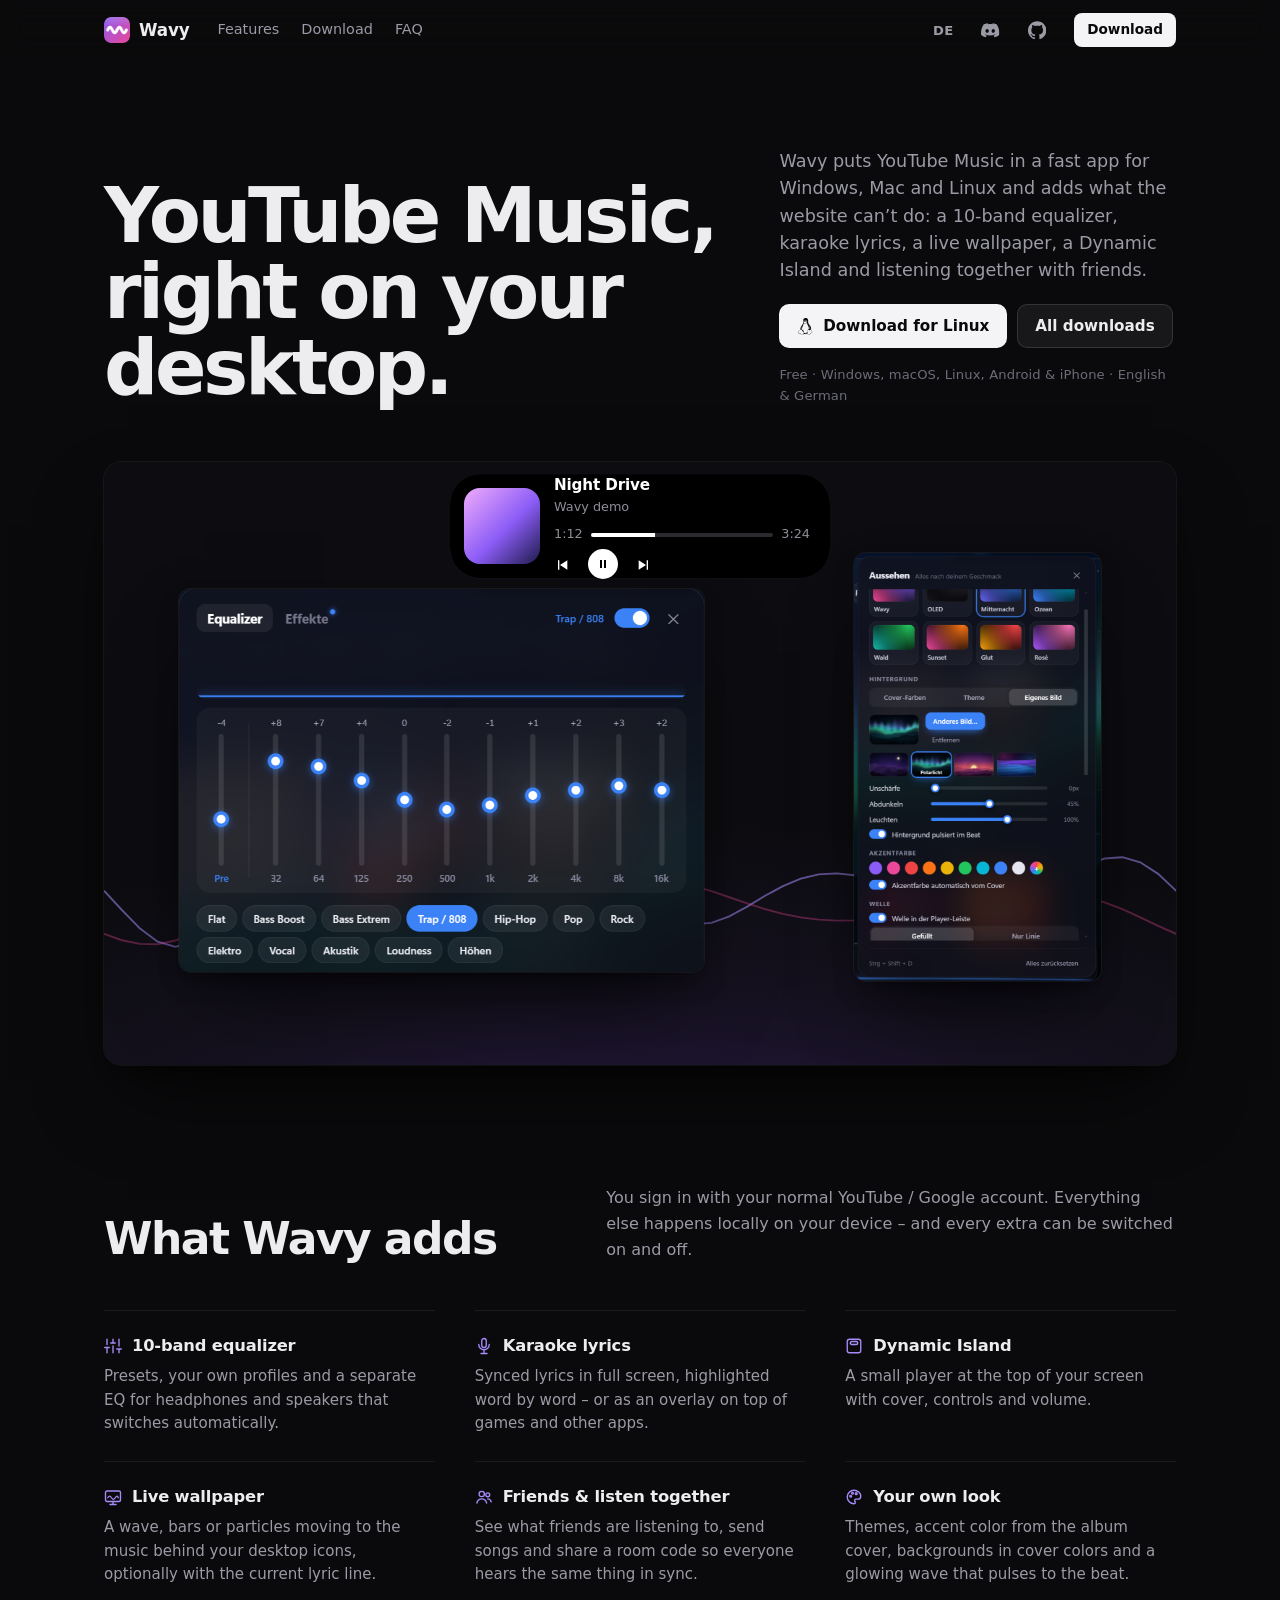
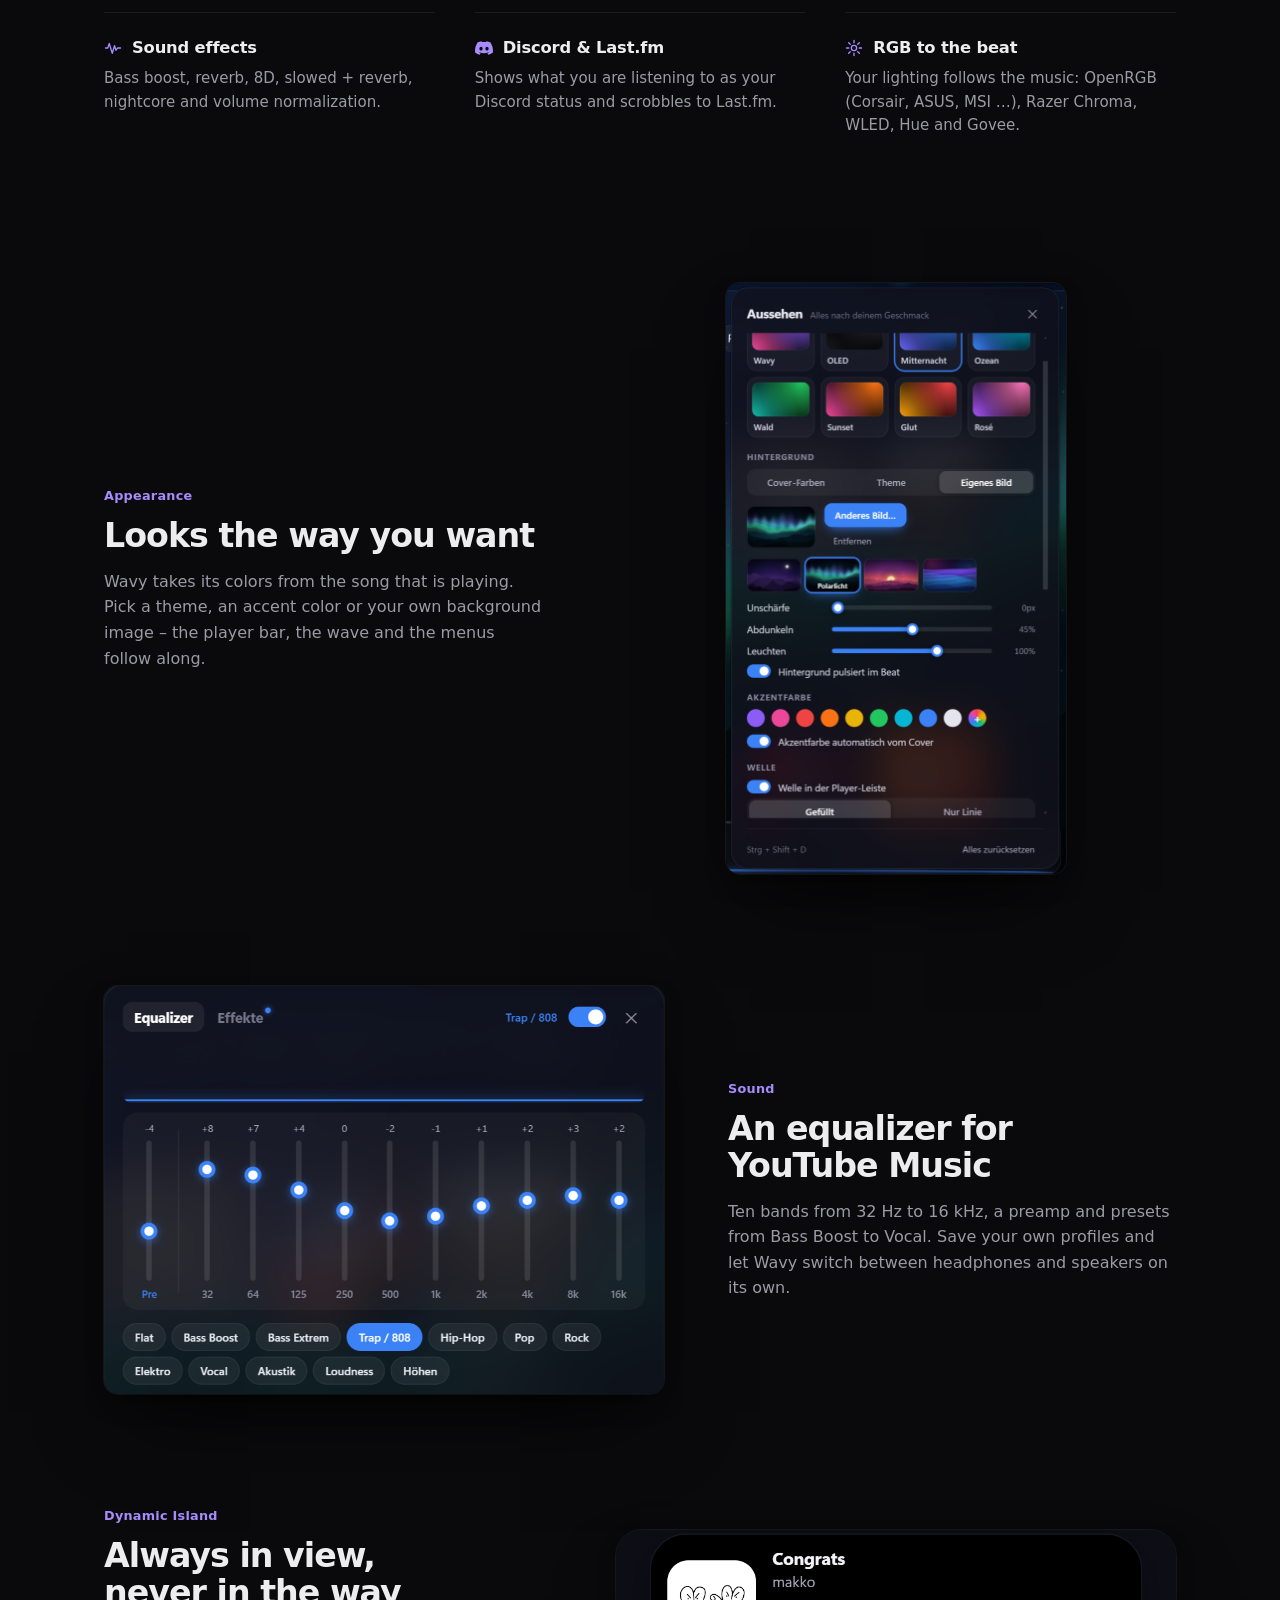
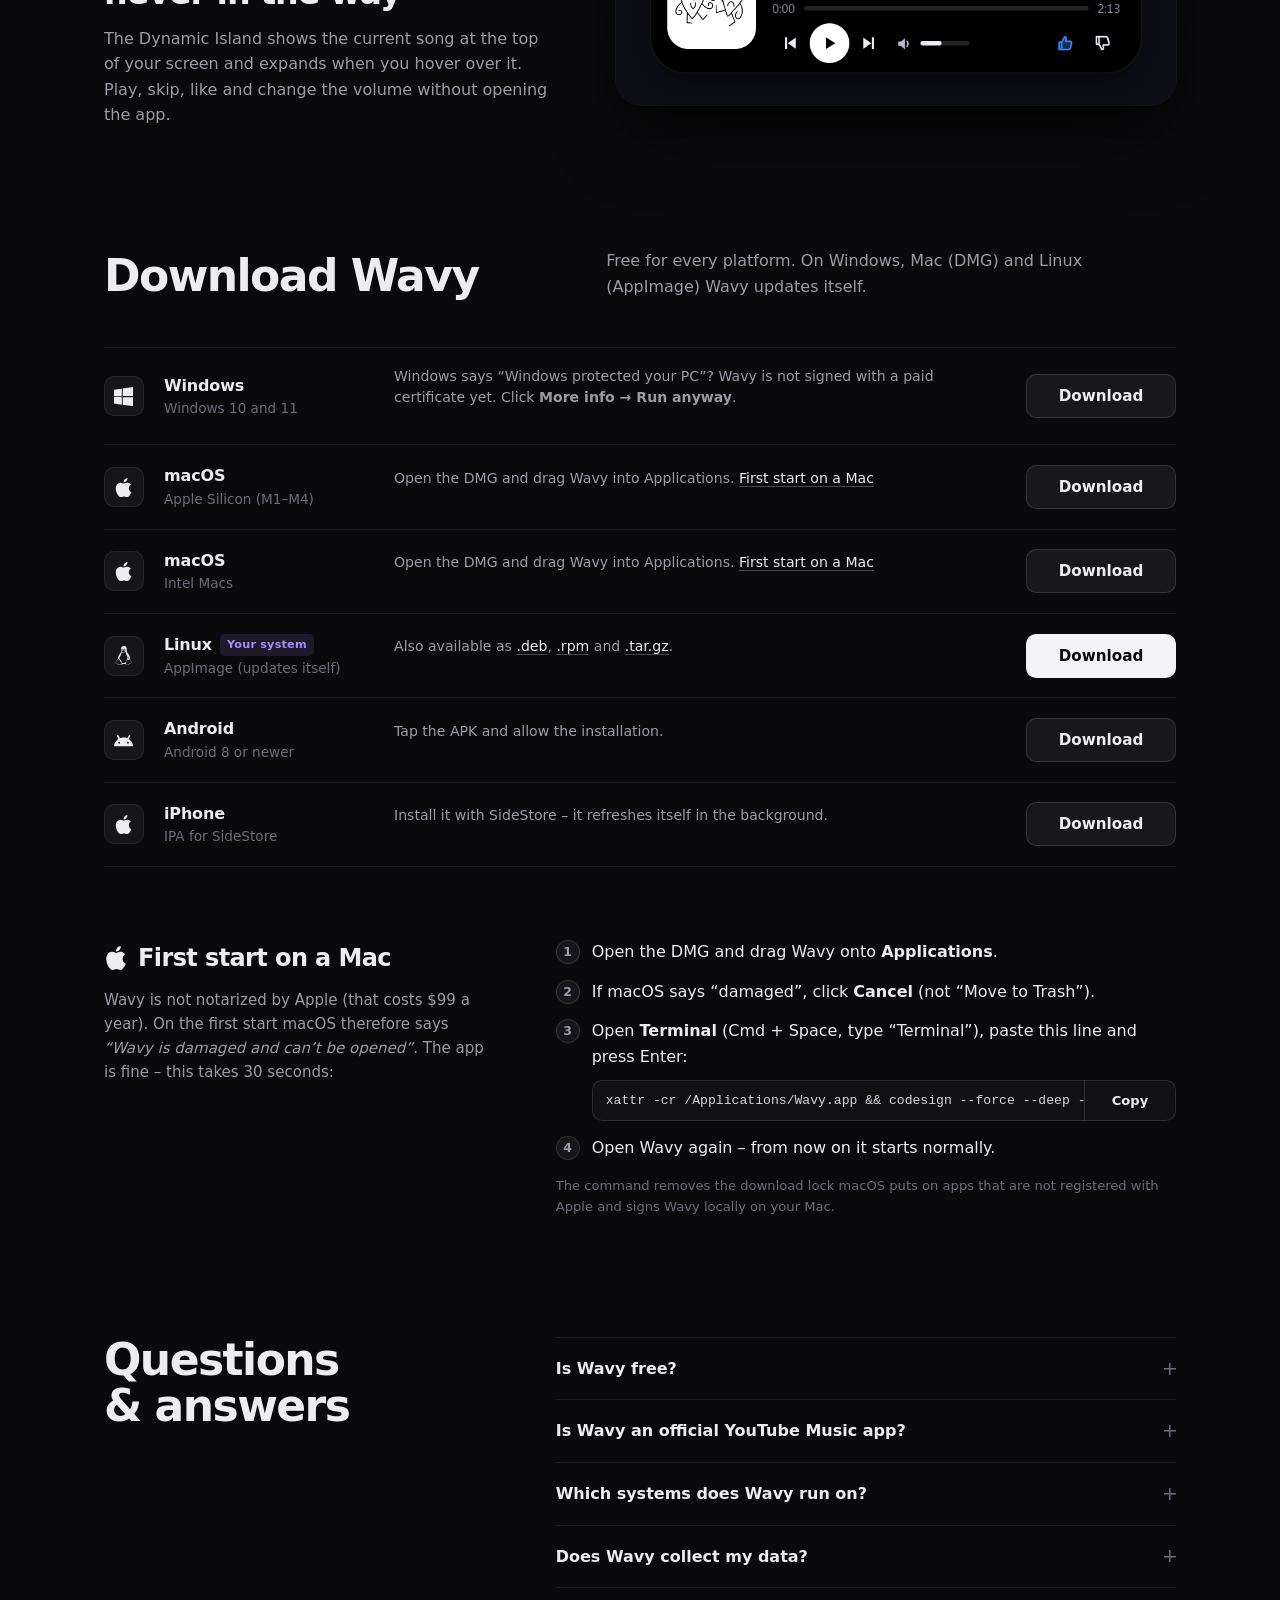
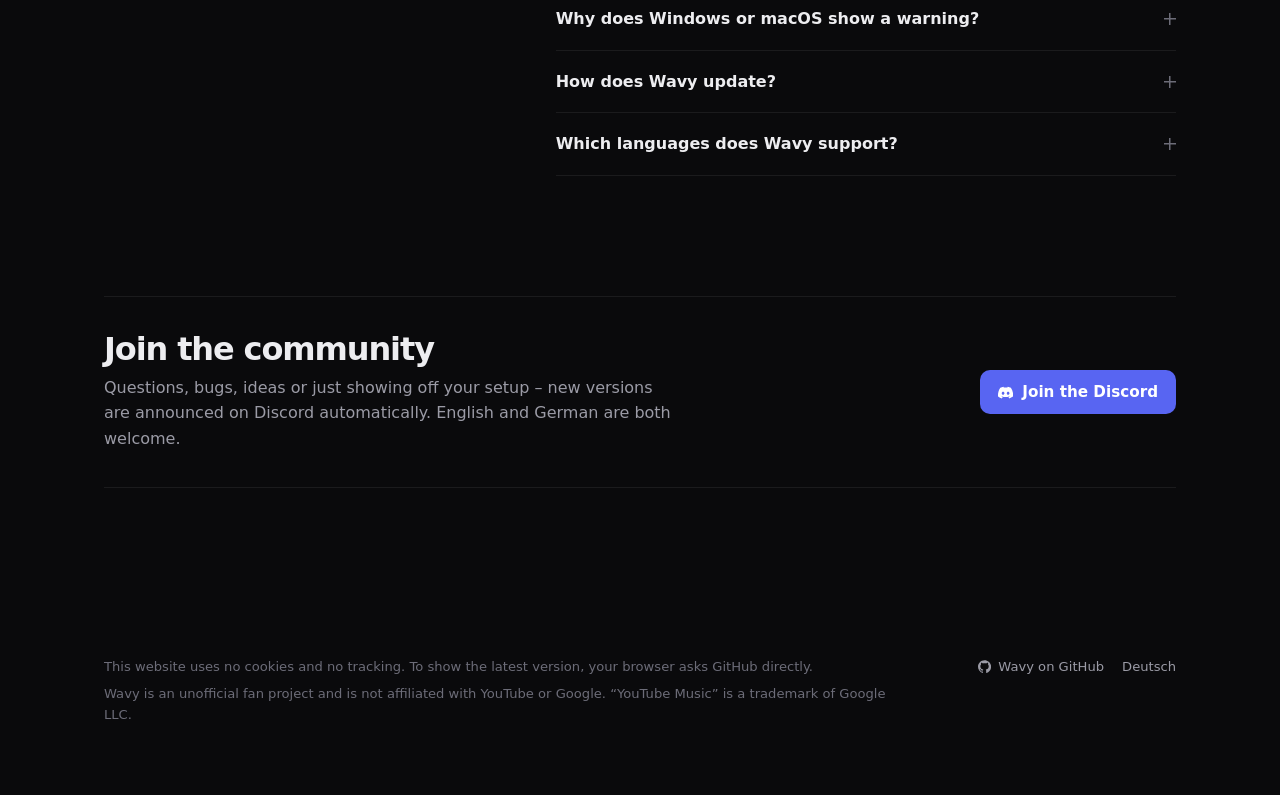
==== commit ac0da141: "Website aktualisieren" ====
--- a/index.html
+++ b/index.html
@@ -32,7 +32,7 @@
 <a class="skip" href="#main">Skip to content</a>
 <header>
   <div class="wrap bar">
-    <a class="brand" href="./"><img src="assets/img/logo.png" alt="" width="34" height="34">Wavy</a>
+    <a class="brand" href="./"><img src="assets/img/logo.png" alt="" width="26" height="26">Wavy</a>
     <nav class="links" aria-label="Main"><a href="#features">Features</a><a href="#download">Download</a><a href="#faq">FAQ</a></nav>
     <span class="sp"></span>
     <a class="lang" href="de/" hreflang="de" lang="de" title="Deutsch">DE</a>
@@ -43,66 +43,79 @@
 </header>
 <main id="main">
 <section class="hero">
-  <div class="wrap hero-grid">
-    <div>
-      <span class="kicker">Free · no tracking · English & German</span>
-      <h1>YouTube Music as a <span class="grad">real desktop app</span></h1>
-      <p class="lead">Wavy is a YouTube Music player for Windows, Mac and Linux – with a 10-band equalizer, word-by-word karaoke lyrics, a live wallpaper, a Dynamic Island, Discord status and “listen together”. Also on Android and iPhone.</p>
-      <div class="cta">
-        <a class="btn primary" id="hero-dl" href="#download"><svg class="i" aria-hidden="true"><use href="#b-windows"/></svg><span>Download Wavy</span></a>
-        <a class="btn ghost" href="#download">All downloads</a>
+  <div class="wrap">
+    <div class="hero-copy">
+      <h1 class="up">YouTube&nbsp;Music, right on your desktop.</h1>
+      <div class="up">
+        <p class="lead">Wavy puts YouTube Music in a fast app for Windows, Mac and Linux and adds what the website can’t do: a 10-band equalizer, karaoke lyrics, a live wallpaper, a Dynamic Island and listening together with friends.</p>
+        <div class="cta">
+          <a class="btn primary" id="hero-dl" href="#download"><svg class="i" aria-hidden="true"><use href="#b-windows"/></svg><span>Download Wavy</span></a>
+          <a class="btn ghost" href="#download">All downloads</a>
+        </div>
+        <p class="meta">Free · Windows, macOS, Linux, Android & iPhone · English & German</p>
       </div>
-      <div class="meta"><span class="os" aria-label="Windows, macOS, Linux, Android, iPhone"><svg class="i" aria-hidden="true"><use href="#b-windows"/></svg><svg class="i" aria-hidden="true"><use href="#b-apple"/></svg><svg class="i" aria-hidden="true"><use href="#b-linux"/></svg><svg class="i" aria-hidden="true"><use href="#b-android"/></svg></span><span hidden>Version <b data-version></b></span></div>
     </div>
-    <div class="shot">
-      <div class="win"><div class="tb"><i></i><i></i><i></i></div><img src="assets/img/eq.png" alt="Wavy equalizer with ten bands" width="897" height="654" fetchpriority="high"></div>
-      <div class="island"><img src="assets/img/island.png" alt="Wavy Dynamic Island with song controls" width="960" height="300"></div>
+    <div class="stage up" aria-label="Wavy Dynamic Island with song controls">
+      <svg class="wall" viewBox="0 0 2400 300" preserveAspectRatio="none" aria-hidden="true">
+        <g><path stroke="rgba(167,139,250,.55)" d="M0 150.0L20 170.9L40 190.6L60 205.1L80 210.7L100 205.4L120 189.3L140 164.4L160 135.1L180 106.6L200 84.4L220 73.2L240 75.4L260 91.1L280 117.5L300 150.0L320 182.5L340 208.9L360 224.6L380 226.8L400 215.6L420 193.4L440 164.9L460 135.6L480 110.7L500 94.6L520 89.3L540 94.9L560 109.4L580 129.1L600 150.0L620 168.2L640 180.7L660 186.2L680 184.8L700 177.7L720 167.2L740 155.5L760 145.0L780 137.0L800 132.4L820 131.3L840 133.3L860 137.6L880 143.4L900 150.0L920 156.6L940 162.4L960 166.7L980 168.7L1000 167.6L1020 163.0L1040 155.0L1060 144.5L1080 132.8L1100 122.3L1120 115.2L1140 113.8L1160 119.3L1180 131.8L1200 150.0L1220 170.9L1240 190.6L1260 205.1L1280 210.7L1300 205.4L1320 189.3L1340 164.4L1360 135.1L1380 106.6L1400 84.4L1420 73.2L1440 75.4L1460 91.1L1480 117.5L1500 150.0L1520 182.5L1540 208.9L1560 224.6L1580 226.8L1600 215.6L1620 193.4L1640 164.9L1660 135.6L1680 110.7L1700 94.6L1720 89.3L1740 94.9L1760 109.4L1780 129.1L1800 150.0L1820 168.2L1840 180.7L1860 186.2L1880 184.8L1900 177.7L1920 167.2L1940 155.5L1960 145.0L1980 137.0L2000 132.4L2020 131.3L2040 133.3L2060 137.6L2080 143.4L2100 150.0L2120 156.6L2140 162.4L2160 166.7L2180 168.7L2200 167.6L2220 163.0L2240 155.0L2260 144.5L2280 132.8L2300 122.3L2320 115.2L2340 113.8L2360 119.3L2380 131.8L2400 150.0"/></g>
+        <g><path stroke="rgba(236,72,153,.35)" d="M0 196.7L20 203.6L40 207.6L60 207.9L80 203.9L100 195.9L120 184.2L140 170.0L160 154.8L180 140.1L200 127.9L220 119.5L240 116.1L260 118.1L280 125.6L300 137.7L320 153.0L340 170.0L360 186.7L380 201.2L400 212.1L420 218.3L440 219.3L460 215.4L480 207.2L500 195.9L520 183.0L540 170.0L560 158.4L580 149.3L600 143.3L620 140.8L640 141.6L660 145.1L680 150.5L700 157.1L720 163.8L740 170.0L760 175.1L780 178.9L800 181.3L820 182.3L840 182.1L860 180.9L880 179.0L900 176.5L920 173.4L940 170.0L960 166.3L980 162.4L1000 158.7L1020 155.5L1040 153.3L1060 152.6L1080 153.8L1100 157.1L1120 162.6L1140 170.0L1160 178.8L1180 188.0L1200 196.7L1220 203.6L1240 207.6L1260 207.9L1280 203.9L1300 195.9L1320 184.2L1340 170.0L1360 154.8L1380 140.1L1400 127.9L1420 119.5L1440 116.1L1460 118.1L1480 125.6L1500 137.7L1520 153.0L1540 170.0L1560 186.7L1580 201.2L1600 212.1L1620 218.3L1640 219.3L1660 215.4L1680 207.2L1700 195.9L1720 183.0L1740 170.0L1760 158.4L1780 149.3L1800 143.3L1820 140.8L1840 141.6L1860 145.1L1880 150.5L1900 157.1L1920 163.8L1940 170.0L1960 175.1L1980 178.9L2000 181.3L2020 182.3L2040 182.1L2060 180.9L2080 179.0L2100 176.5L2120 173.4L2140 170.0L2160 166.3L2180 162.4L2200 158.7L2220 155.5L2240 153.3L2260 152.6L2280 153.8L2300 157.1L2320 162.6L2340 170.0L2360 178.8L2380 188.0L2400 196.7"/></g>
+      </svg>
+      <div class="win w-eq"><img src="assets/img/eq.png" alt="Wavy equalizer with ten bands" width="897" height="654" fetchpriority="high"></div>
+      <div class="win w-look"><img src="assets/img/look.png" alt="Wavy appearance settings" width="684" height="1188"></div>
+      <div class="isl" tabindex="0" role="button" aria-expanded="false" aria-label="Dynamic Island">
+        <div class="bg"></div>
+        <div class="mini"><span class="cv"></span><span class="eqb"><i></i><i></i><i></i><i></i></span></div>
+        <div class="full">
+          <span class="cv"></span>
+          <div class="info">
+            <b>Night Drive</b><span>Wavy demo</span>
+            <div class="prog"><span>1:12</span><div class="track"><i></i></div><span>3:24</span></div>
+            <div class="ctl"><svg viewBox="0 0 24 24"><path d="M6 5h2v14H6zM20 5v14L9 12z"/></svg><span class="pp"><svg viewBox="0 0 24 24"><path d="M6 4h4v16H6zM14 4h4v16h-4z"/></svg></span><svg viewBox="0 0 24 24"><path d="M16 5h2v14h-2zM4 5l11 7-11 7z"/></svg></div>
+          </div>
+        </div>
+      </div>
+      <p class="hint">Try it: hover or tap the island.</p>
     </div>
   </div>
-  <svg class="wave" viewBox="0 0 2880 140" preserveAspectRatio="none" aria-hidden="true">
-    <defs><linearGradient id="wg" x1="0" x2="1"><stop offset="0" stop-color="#8b5cf6"/><stop offset=".5" stop-color="#ec4899"/><stop offset="1" stop-color="#22d3ee"/></linearGradient></defs>
-    <path fill="url(#wg)" opacity=".35" d="M0 80 C240 20 480 20 720 80 S1200 140 1440 80 1920 20 2160 80 2640 140 2880 80 V140 H0Z"/>
-    <path fill="url(#wg)" opacity=".25" d="M0 95 C240 140 480 140 720 95 S1200 40 1440 95 1920 140 2160 95 2640 40 2880 95 V140 H0Z"/>
-  </svg>
 </section>
 
 <section id="features">
   <div class="wrap">
-    <div class="head rv"><h2>Everything YouTube Music is missing on the desktop</h2><p>You sign in with your normal YouTube / Google account. Everything else happens locally on your device – and every extra can be switched on and off.</p></div>
-    <div class="features">
-      <article class="feat rv"><div class="ic"><svg viewBox="0 0 24 24" aria-hidden="true"><path d="M4 21v-7M4 10V3M12 21v-9M12 8V3M20 21v-5M20 12V3M1 14h6M9 8h6M17 16h6"/></svg></div><h3>10-band equalizer</h3><p>Presets, your own profiles and a separate EQ for headphones and speakers that switches automatically.</p></article>
-      <article class="feat rv"><div class="ic"><svg viewBox="0 0 24 24" aria-hidden="true"><rect x="9" y="2" width="6" height="12" rx="3"/><path d="M5 10a7 7 0 0 0 14 0M12 17v5M8 22h8"/></svg></div><h3>Karaoke lyrics</h3><p>Synced lyrics in full screen, highlighted word by word – or as an overlay on top of games and other apps.</p></article>
-      <article class="feat rv"><div class="ic"><svg viewBox="0 0 24 24" aria-hidden="true"><rect x="3" y="3" width="18" height="18" rx="3"/><rect x="7" y="6" width="10" height="4" rx="2"/></svg></div><h3>Dynamic Island</h3><p>A small player at the top of your screen with cover, controls and volume.</p></article>
-      <article class="feat rv"><div class="ic"><svg viewBox="0 0 24 24" aria-hidden="true"><rect x="2" y="4" width="20" height="14" rx="2"/><path d="M8 22h8M12 18v4M5 13c2-3 3-3 5 0s3 3 5 0 3-3 4 0"/></svg></div><h3>Live wallpaper</h3><p>A wave, bars or particles moving to the music behind your desktop icons, optionally with the current lyric line.</p></article>
-      <article class="feat rv"><div class="ic"><svg viewBox="0 0 24 24" aria-hidden="true"><circle cx="9" cy="8" r="3.5"/><path d="M2.5 20c.8-3.4 3.4-5.5 6.5-5.5s5.7 2.1 6.5 5.5"/><circle cx="17" cy="9" r="2.6"/><path d="M17 14.5c2.3 0 4 1.5 4.6 4"/></svg></div><h3>Friends & listen together</h3><p>See what friends are listening to, send songs and share a room code so everyone hears the same thing in sync.</p></article>
-      <article class="feat rv"><div class="ic"><svg viewBox="0 0 24 24" aria-hidden="true"><path d="M12 3a9 9 0 1 0 0 18c1.2 0 1.8-.8 1.8-1.7 0-1.3-1-1.6-1-2.8 0-1 .8-1.6 1.8-1.6H17a4 4 0 0 0 4-4C21 6.6 17 3 12 3Z"/><circle cx="7.5" cy="11" r="1.2"/><circle cx="10" cy="7" r="1.2"/><circle cx="15" cy="7.5" r="1.2"/></svg></div><h3>Your own look</h3><p>Themes, accent color from the album cover, backgrounds in cover colors and a glowing wave that pulses to the beat.</p></article>
-      <article class="feat rv"><div class="ic"><svg viewBox="0 0 24 24" aria-hidden="true"><path d="M2 12h3l2-6 4 13 3-10 2 6 2-3h4"/></svg></div><h3>Sound effects</h3><p>Bass boost, reverb, 8D, slowed + reverb, nightcore and volume normalization.</p></article>
-      <article class="feat rv"><div class="ic"><svg class="i" aria-hidden="true"><use href="#b-discord"/></svg></div><h3>Discord & Last.fm</h3><p>Shows what you are listening to as your Discord status and scrobbles to Last.fm.</p></article>
-      <article class="feat rv"><div class="ic"><svg viewBox="0 0 24 24" aria-hidden="true"><circle cx="12" cy="12" r="3.5"/><path d="M12 2v3M12 19v3M4.9 4.9l2.1 2.1M17 17l2.1 2.1M2 12h3M19 12h3M4.9 19.1 7 17M17 7l2.1-2.1"/></svg></div><h3>RGB to the beat</h3><p>Your lighting follows the music: OpenRGB (Corsair, ASUS, MSI …), Razer Chroma, WLED, Hue and Govee.</p></article>
+    <div class="sec-head rv"><h2>What Wavy adds</h2><p>You sign in with your normal YouTube / Google account. Everything else happens locally on your device – and every extra can be switched on and off.</p></div>
+    <div class="flist">
+      <div class="frow rv"><h3><svg viewBox="0 0 24 24" aria-hidden="true"><path d="M4 21v-7M4 10V3M12 21v-9M12 8V3M20 21v-5M20 12V3M1 14h6M9 8h6M17 16h6"/></svg>10-band equalizer</h3><p>Presets, your own profiles and a separate EQ for headphones and speakers that switches automatically.</p></div>
+      <div class="frow rv"><h3><svg viewBox="0 0 24 24" aria-hidden="true"><rect x="9" y="2" width="6" height="12" rx="3"/><path d="M5 10a7 7 0 0 0 14 0M12 17v5M8 22h8"/></svg>Karaoke lyrics</h3><p>Synced lyrics in full screen, highlighted word by word – or as an overlay on top of games and other apps.</p></div>
+      <div class="frow rv"><h3><svg viewBox="0 0 24 24" aria-hidden="true"><rect x="3" y="3" width="18" height="18" rx="3"/><rect x="7" y="6" width="10" height="4" rx="2"/></svg>Dynamic Island</h3><p>A small player at the top of your screen with cover, controls and volume.</p></div>
+      <div class="frow rv"><h3><svg viewBox="0 0 24 24" aria-hidden="true"><rect x="2" y="4" width="20" height="14" rx="2"/><path d="M8 22h8M12 18v4M5 13c2-3 3-3 5 0s3 3 5 0 3-3 4 0"/></svg>Live wallpaper</h3><p>A wave, bars or particles moving to the music behind your desktop icons, optionally with the current lyric line.</p></div>
+      <div class="frow rv"><h3><svg viewBox="0 0 24 24" aria-hidden="true"><circle cx="9" cy="8" r="3.5"/><path d="M2.5 20c.8-3.4 3.4-5.5 6.5-5.5s5.7 2.1 6.5 5.5"/><circle cx="17" cy="9" r="2.6"/><path d="M17 14.5c2.3 0 4 1.5 4.6 4"/></svg>Friends & listen together</h3><p>See what friends are listening to, send songs and share a room code so everyone hears the same thing in sync.</p></div>
+      <div class="frow rv"><h3><svg viewBox="0 0 24 24" aria-hidden="true"><path d="M12 3a9 9 0 1 0 0 18c1.2 0 1.8-.8 1.8-1.7 0-1.3-1-1.6-1-2.8 0-1 .8-1.6 1.8-1.6H17a4 4 0 0 0 4-4C21 6.6 17 3 12 3Z"/><circle cx="7.5" cy="11" r="1.2"/><circle cx="10" cy="7" r="1.2"/><circle cx="15" cy="7.5" r="1.2"/></svg>Your own look</h3><p>Themes, accent color from the album cover, backgrounds in cover colors and a glowing wave that pulses to the beat.</p></div>
+      <div class="frow rv"><h3><svg viewBox="0 0 24 24" aria-hidden="true"><path d="M2 12h3l2-6 4 13 3-10 2 6 2-3h4"/></svg>Sound effects</h3><p>Bass boost, reverb, 8D, slowed + reverb, nightcore and volume normalization.</p></div>
+      <div class="frow rv"><h3><svg class="i" aria-hidden="true"><use href="#b-discord"/></svg>Discord & Last.fm</h3><p>Shows what you are listening to as your Discord status and scrobbles to Last.fm.</p></div>
+      <div class="frow rv"><h3><svg viewBox="0 0 24 24" aria-hidden="true"><circle cx="12" cy="12" r="3.5"/><path d="M12 2v3M12 19v3M4.9 4.9l2.1 2.1M17 17l2.1 2.1M2 12h3M19 12h3M4.9 19.1 7 17M17 7l2.1-2.1"/></svg>RGB to the beat</h3><p>Your lighting follows the music: OpenRGB (Corsair, ASUS, MSI …), Razer Chroma, WLED, Hue and Govee.</p></div>
     </div>
   </div>
 </section>
 
 <section>
   <div class="wrap">
-    <div class="show rv"><div class="txt"><h3>Looks the way you want</h3><p>Wavy takes its colors from the song that is playing. Pick a theme, an accent color or your own background image – the player bar, the wave and the menus follow along.</p></div><div class="pic tall"><img src="assets/img/look.png" alt="Wavy appearance settings" width="684" height="1188" loading="lazy"></div></div>
-    <div class="show rev rv"><div class="txt"><h3>An equalizer for YouTube Music</h3><p>Ten bands from 32 Hz to 16 kHz, a preamp and presets from Bass Boost to Vocal. Save your own profiles and let Wavy switch between headphones and speakers on its own.</p></div><div class="pic"><img src="assets/img/eq.png" alt="Wavy equalizer with ten bands" width="897" height="654" loading="lazy"></div></div>
-    <div class="show rv"><div class="txt"><h3>Always in view, never in the way</h3><p>The Dynamic Island shows the current song at the top of your screen and expands when you hover over it. Play, skip, like and change the volume without opening the app.</p></div><div class="pic flat"><img src="assets/img/island.png" alt="Wavy Dynamic Island with song controls" width="960" height="300" loading="lazy"></div></div>
+    <div class="show rv"><div class="txt"><span class="eyebrow">Appearance</span><h3>Looks the way you want</h3><p>Wavy takes its colors from the song that is playing. Pick a theme, an accent color or your own background image – the player bar, the wave and the menus follow along.</p></div><div class="pic tall"><img src="assets/img/look.png" alt="Wavy appearance settings" width="684" height="1188" loading="lazy"></div></div>
+    <div class="show rev rv"><div class="txt"><span class="eyebrow">Sound</span><h3>An equalizer for YouTube Music</h3><p>Ten bands from 32 Hz to 16 kHz, a preamp and presets from Bass Boost to Vocal. Save your own profiles and let Wavy switch between headphones and speakers on its own.</p></div><div class="pic"><img src="assets/img/eq.png" alt="Wavy equalizer with ten bands" width="897" height="654" loading="lazy"></div></div>
+    <div class="show rv"><div class="txt"><span class="eyebrow">Dynamic Island</span><h3>Always in view, never in the way</h3><p>The Dynamic Island shows the current song at the top of your screen and expands when you hover over it. Play, skip, like and change the volume without opening the app.</p></div><div class="pic flat"><img src="assets/img/island.png" alt="Wavy Dynamic Island with song controls" width="960" height="300" loading="lazy"></div></div>
   </div>
 </section>
 
 <section id="download">
   <div class="wrap">
-    <div class="head rv"><h2>Download Wavy</h2><p>Free for every platform. On Windows, Mac (DMG) and Linux (AppImage) Wavy updates itself.</p></div>
-    <div class="dl">
-      <div class="plat rv" data-os="windows"><div class="top"><div class="logo"><svg class="i" aria-hidden="true"><use href="#b-windows"/></svg></div><div><h3>Windows</h3><div class="sub">Windows 10 and 11</div></div></div><p class="note">Windows says “Windows protected your PC”? Wavy is not signed with a paid certificate yet. Click <b>More info → Run anyway</b>.</p><a class="btn ghost" href="https://github.com/JedPlayYT/wavy/releases/latest">Download</a><div class="file"></div></div>
-      <div class="plat rv" data-os="macArm"><div class="top"><div class="logo"><svg class="i" aria-hidden="true"><use href="#b-apple"/></svg></div><div><h3>macOS</h3><div class="sub">Apple Silicon (M1–M4)</div></div></div><p class="note">Open the DMG and drag Wavy into Applications. <a href="#mac">First start on a Mac</a></p><a class="btn ghost" href="https://github.com/JedPlayYT/wavy/releases/latest">Download</a><div class="file"></div></div>
-      <div class="plat rv" data-os="macIntel"><div class="top"><div class="logo"><svg class="i" aria-hidden="true"><use href="#b-apple"/></svg></div><div><h3>macOS</h3><div class="sub">Intel Macs</div></div></div><p class="note">Open the DMG and drag Wavy into Applications. <a href="#mac">First start on a Mac</a></p><a class="btn ghost" href="https://github.com/JedPlayYT/wavy/releases/latest">Download</a><div class="file"></div></div>
-      <div class="plat rv" data-os="linux"><div class="top"><div class="logo"><svg class="i" aria-hidden="true"><use href="#b-linux"/></svg></div><div><h3>Linux</h3><div class="sub">AppImage (updates itself)</div></div></div><p class="note">Also available as <a data-asset="deb">.deb</a>, <a data-asset="rpm">.rpm</a> and <a data-asset="tar">.tar.gz</a>.</p><a class="btn ghost" href="https://github.com/JedPlayYT/wavy/releases/latest">Download</a><div class="file"></div></div>
-      <div class="plat rv" data-os="android"><div class="top"><div class="logo"><svg class="i" aria-hidden="true"><use href="#b-android"/></svg></div><div><h3>Android</h3><div class="sub">Android 8 or newer</div></div></div><p class="note">Tap the APK and allow the installation.</p><a class="btn ghost" href="https://github.com/JedPlayYT/wavy/releases/latest">Download</a><div class="file"></div></div>
-      <div class="plat rv" data-os="iphone"><div class="top"><div class="logo"><svg class="i" aria-hidden="true"><use href="#b-apple"/></svg></div><div><h3>iPhone</h3><div class="sub">IPA for SideStore</div></div></div><p class="note">Install it with SideStore – it refreshes itself in the background.</p><a class="btn ghost" href="https://github.com/JedPlayYT/wavy/releases/latest">Download</a><div class="file"></div></div>
+    <div class="sec-head rv"><h2>Download Wavy</h2><p>Free for every platform. On Windows, Mac (DMG) and Linux (AppImage) Wavy updates itself.</p></div>
+    <div class="dlist">
+      <div class="drow rv" data-os="windows"><div class="logo"><svg class="i" aria-hidden="true"><use href="#b-windows"/></svg></div><div><h3>Windows <span class="tag">Your system</span></h3><div class="sub">Windows 10 and 11</div></div><p class="note">Windows says “Windows protected your PC”? Wavy is not signed with a paid certificate yet. Click <b>More info → Run anyway</b>.<span class="file"></span></p><a class="btn ghost" href="https://github.com/JedPlayYT/wavy/releases/latest">Download</a></div>
+      <div class="drow rv" data-os="macArm"><div class="logo"><svg class="i" aria-hidden="true"><use href="#b-apple"/></svg></div><div><h3>macOS <span class="tag">Your system</span></h3><div class="sub">Apple Silicon (M1–M4)</div></div><p class="note">Open the DMG and drag Wavy into Applications. <a href="#mac">First start on a Mac</a><span class="file"></span></p><a class="btn ghost" href="https://github.com/JedPlayYT/wavy/releases/latest">Download</a></div>
+      <div class="drow rv" data-os="macIntel"><div class="logo"><svg class="i" aria-hidden="true"><use href="#b-apple"/></svg></div><div><h3>macOS <span class="tag">Your system</span></h3><div class="sub">Intel Macs</div></div><p class="note">Open the DMG and drag Wavy into Applications. <a href="#mac">First start on a Mac</a><span class="file"></span></p><a class="btn ghost" href="https://github.com/JedPlayYT/wavy/releases/latest">Download</a></div>
+      <div class="drow rv" data-os="linux"><div class="logo"><svg class="i" aria-hidden="true"><use href="#b-linux"/></svg></div><div><h3>Linux <span class="tag">Your system</span></h3><div class="sub">AppImage (updates itself)</div></div><p class="note">Also available as <a data-asset="deb">.deb</a>, <a data-asset="rpm">.rpm</a> and <a data-asset="tar">.tar.gz</a>.<span class="file"></span></p><a class="btn ghost" href="https://github.com/JedPlayYT/wavy/releases/latest">Download</a></div>
+      <div class="drow rv" data-os="android"><div class="logo"><svg class="i" aria-hidden="true"><use href="#b-android"/></svg></div><div><h3>Android <span class="tag">Your system</span></h3><div class="sub">Android 8 or newer</div></div><p class="note">Tap the APK and allow the installation.<span class="file"></span></p><a class="btn ghost" href="https://github.com/JedPlayYT/wavy/releases/latest">Download</a></div>
+      <div class="drow rv" data-os="iphone"><div class="logo"><svg class="i" aria-hidden="true"><use href="#b-apple"/></svg></div><div><h3>iPhone <span class="tag">Your system</span></h3><div class="sub">IPA for SideStore</div></div><p class="note">Install it with SideStore – it refreshes itself in the background.<span class="file"></span></p><a class="btn ghost" href="https://github.com/JedPlayYT/wavy/releases/latest">Download</a></div>
     </div>
-    <p class="ver" hidden>Version <b data-version></b> · <a href="https://github.com/JedPlayYT/wavy/releases">All downloads</a></p>
+    <p class="ver" hidden>Version <span data-version></span> · <a href="https://github.com/JedPlayYT/wavy/releases">All downloads</a></p>
 
     <div class="mac rv" id="mac">
       <div><h3><svg class="i" aria-hidden="true"><use href="#b-apple"/></svg> First start on a Mac</h3><p class="intro">Wavy is not notarized by Apple (that costs $99 a year). On the first start macOS therefore says <i>“Wavy is damaged and can’t be opened”</i>. The app is fine – this takes 30 seconds:</p></div>
@@ -110,7 +123,7 @@
         <ol>
           <li>Open the DMG and drag Wavy onto <b>Applications</b>.</li>
           <li>If macOS says “damaged”, click <b>Cancel</b> (not “Move to Trash”).</li>
-          <li>Open <b>Terminal</b> (Cmd + Space, type “Terminal”), paste this line and press Enter:<div class="code"><code>xattr -cr /Applications/Wavy.app &amp;&amp; codesign --force --deep --sign - /Applications/Wavy.app</code><button type="button">Copy</button></div></li>
+          <li>Open <b>Terminal</b> (Cmd + Space, type “Terminal”), paste this line and press Enter:<div class="code"><code>xattr -cr /Applications/Wavy.app &amp;&amp; codesign --force --deep --sign - /Applications/Wavy.app</code><button type="button"><span>Copy</span></button></div></li>
           <li>Open Wavy again – from now on it starts normally.</li>
         </ol>
         <p class="small">The command removes the download lock macOS puts on apps that are not registered with Apple and signs Wavy locally on your Mac.</p>
@@ -120,23 +133,23 @@
 </section>
 
 <section id="faq">
-  <div class="wrap">
-    <div class="head rv"><h2>Questions & answers</h2></div>
-    <div class="faq">
-      <details class="rv"><summary>Is Wavy free?</summary><p>Yes. Wavy is free on every platform, without ads from Wavy and without a subscription. You sign in with your normal YouTube / Google account.</p></details>
-      <details class="rv"><summary>Is Wavy an official YouTube Music app?</summary><p>No. Wavy is an unofficial fan project and is not affiliated with YouTube or Google. It shows the normal YouTube Music website in its own window and adds features on top.</p></details>
-      <details class="rv"><summary>Which systems does Wavy run on?</summary><p>Windows 10 and 11, macOS (Apple Silicon and Intel), Linux (AppImage, .deb, .rpm, .tar.gz), Android 8 or newer and iPhone via SideStore.</p></details>
-      <details class="rv"><summary>Does Wavy collect my data?</summary><p>No. There is no tracking and there are no advertising IDs. Settings, stats and history stay on your device. Wavy only connects to YouTube Music and to services you switch on yourself, such as lyrics, Last.fm, Discord or friends.</p></details>
-      <details class="rv"><summary>Why does Windows or macOS show a warning?</summary><p>Wavy is not signed with a paid certificate (Windows) and not notarized by Apple (Mac). On Windows click “More info → Run anyway”; on a Mac follow the short guide above. Every release is also checked on VirusTotal – the results are listed on the release page.</p></details>
-      <details class="rv"><summary>How does Wavy update?</summary><p>Wavy checks for a new version at startup and every few hours. Click “Update now”, Wavy restarts and your settings stay exactly as they are.</p></details>
-      <details class="rv"><summary>Which languages does Wavy support?</summary><p>English and German. Wavy follows your system language and you can switch it in the settings.</p></details>
+  <div class="wrap faq-grid">
+    <h2 class="rv">Questions & answers</h2>
+    <div class="faq rv">
+      <details><summary>Is Wavy free?</summary><p>Yes. Wavy is free on every platform, without ads from Wavy and without a subscription. You sign in with your normal YouTube / Google account.</p></details>
+      <details><summary>Is Wavy an official YouTube Music app?</summary><p>No. Wavy is an unofficial fan project and is not affiliated with YouTube or Google. It shows the normal YouTube Music website in its own window and adds features on top.</p></details>
+      <details><summary>Which systems does Wavy run on?</summary><p>Windows 10 and 11, macOS (Apple Silicon and Intel), Linux (AppImage, .deb, .rpm, .tar.gz), Android 8 or newer and iPhone via SideStore.</p></details>
+      <details><summary>Does Wavy collect my data?</summary><p>No. There is no tracking and there are no advertising IDs. Settings, stats and history stay on your device. Wavy only connects to YouTube Music and to services you switch on yourself, such as lyrics, Last.fm, Discord or friends.</p></details>
+      <details><summary>Why does Windows or macOS show a warning?</summary><p>Wavy is not signed with a paid certificate (Windows) and not notarized by Apple (Mac). On Windows click “More info → Run anyway”; on a Mac follow the short guide above. Every release is also checked on VirusTotal – the results are listed on the release page.</p></details>
+      <details><summary>How does Wavy update?</summary><p>Wavy checks for a new version at startup and every few hours. Click “Update now”, Wavy restarts and your settings stay exactly as they are.</p></details>
+      <details><summary>Which languages does Wavy support?</summary><p>English and German. Wavy follows your system language and you can switch it in the settings.</p></details>
     </div>
   </div>
 </section>
 
 <section>
   <div class="wrap">
-    <div class="community rv"><h2>Join the community</h2><p>Questions, bugs, ideas or just showing off your setup – new versions are announced on Discord automatically. English and German are both welcome.</p><a class="btn discord" href="https://discord.gg/sMkQURNqbX" rel="noopener"><svg class="i" aria-hidden="true"><use href="#b-discord"/></svg>Join the Discord</a></div>
+    <div class="community rv"><div><h2>Join the community</h2><p>Questions, bugs, ideas or just showing off your setup – new versions are announced on Discord automatically. English and German are both welcome.</p></div><a class="btn discord" href="https://discord.gg/sMkQURNqbX" rel="noopener"><svg class="i" aria-hidden="true"><use href="#b-discord"/></svg>Join the Discord</a></div>
   </div>
 </section>
 </main>
--- a/style.css
+++ b/style.css
@@ -1,164 +1,239 @@
+/* Wavy-Website. Bewegung nach Emil Kowalskis Regeln: eigene Kurven, kurze UI-Zeiten, nur transform/opacity/clip-path. */
 :root {
   color-scheme: dark;
-  --bg: #08080e; --bg2: #0e0e18; --card: #12121e; --card2: #171726; --line: rgba(255,255,255,.08); --line2: rgba(255,255,255,.14);
-  --text: #f2f0fa; --muted: #a7a3bb; --dim: #77738c;
-  --violet: #8b5cf6; --pink: #ec4899; --teal: #22d3ee;
-  --grad: linear-gradient(120deg, #a78bfa 0%, #ec4899 60%, #f472b6 100%);
-  --radius: 20px; --max: 1160px;
+  --bg: #0a0a0c; --raise: #111114; --raise2: #16161a;
+  --line: rgba(255,255,255,.07); --line2: rgba(255,255,255,.12);
+  --text: #ededf0; --muted: #9b9ba6; --dim: #6c6c78;
+  --accent: #a78bfa; --accent-strong: #8b5cf6;
+  --ease-out: cubic-bezier(0.23, 1, 0.32, 1);
+  --ease-in-out: cubic-bezier(0.77, 0, 0.175, 1);
+  --ease-drawer: cubic-bezier(0.32, 0.72, 0, 1);
+  /* Feder mit leichtem Überschwingen (Dynamic Island) */
+  --spring: linear(0, 0.009, 0.035 2.1%, 0.141 4.4%, 0.723 12.9%, 0.938 16.7%, 1.017 19.4%, 1.067, 1.087 24.6%, 1.088 26.5%, 1.072 29.1%, 1.014 37.5%, 0.998 41.6%, 0.993 46.9%, 1.001 61.3%, 1);
+  --max: 1120px;
+  --shadow: 0 0 0 1px rgba(255,255,255,.06), 0 1px 1px rgba(0,0,0,.3), 0 12px 24px -8px rgba(0,0,0,.5), 0 40px 80px -24px rgba(0,0,0,.7);
 }
 * { box-sizing: border-box; }
-html { scroll-behavior: smooth; -webkit-text-size-adjust: 100%; }
-@media (prefers-reduced-motion: reduce) { html { scroll-behavior: auto; } *, *::before, *::after { animation: none !important; transition: none !important; } }
-body { margin: 0; background: var(--bg); color: var(--text); font: 16px/1.6 "Segoe UI Variable", "Segoe UI", system-ui, -apple-system, "Helvetica Neue", Roboto, Ubuntu, sans-serif; overflow-x: hidden; overflow-x: clip; }
-html { overflow-x: clip; }
-.wave { overflow: hidden; -webkit-mask-image: linear-gradient(#000 35%, transparent 95%); mask-image: linear-gradient(#000 35%, transparent 95%); }
-a { color: #c4b5fd; text-decoration: none; } a:hover { color: #fff; }
+html { -webkit-text-size-adjust: 100%; overflow-x: clip; }
+body { margin: 0; background: var(--bg); color: var(--text); font: 1rem/1.6 "Segoe UI Variable Text", "Segoe UI", system-ui, -apple-system, BlinkMacSystemFont, "Helvetica Neue", Roboto, Ubuntu, sans-serif; overflow-x: hidden; overflow-x: clip; -webkit-font-smoothing: antialiased; }
+a { color: var(--text); text-decoration: underline; text-decoration-color: rgba(255,255,255,.25); text-underline-offset: 3px; transition: text-decoration-color 150ms ease; }
+@media (hover: hover) and (pointer: fine) { a:hover { text-decoration-color: currentColor; } }
 img { max-width: 100%; height: auto; display: block; }
 .wrap { max-width: var(--max); margin: 0 auto; padding: 0 24px; }
-.grad { background: var(--grad); -webkit-background-clip: text; background-clip: text; color: transparent; }
 .skip { position: absolute; left: -999px; } .skip:focus { left: 16px; top: 16px; z-index: 99; background: #fff; color: #000; padding: 8px 12px; border-radius: 8px; }
-:focus-visible { outline: 2px solid #c4b5fd; outline-offset: 3px; border-radius: 6px; }
+:focus-visible { outline: 2px solid var(--accent); outline-offset: 3px; border-radius: 6px; }
 svg.i { width: 1em; height: 1em; fill: currentColor; flex: none; }
-
-/* Kopfzeile */
-header { position: sticky; top: 0; z-index: 20; backdrop-filter: blur(16px) saturate(1.4); -webkit-backdrop-filter: blur(16px) saturate(1.4); background: rgba(8,8,14,.72); border-bottom: 1px solid transparent; transition: border-color .2s; }
-header.scrolled { border-bottom-color: var(--line); }
-.bar { display: flex; align-items: center; gap: 28px; height: 68px; }
-.brand { display: flex; align-items: center; gap: 10px; color: #fff; font-weight: 700; font-size: 20px; letter-spacing: -.01em; }
-.brand img { width: 34px; height: 34px; border-radius: 9px; }
-nav.links { display: flex; gap: 26px; margin-left: 8px; }
-nav.links a { color: var(--muted); font-size: 15px; } nav.links a:hover { color: #fff; }
+h1, h2, h3 { font-family: "Segoe UI Variable Display", "Segoe UI", system-ui, -apple-system, BlinkMacSystemFont, "Helvetica Neue", sans-serif; font-weight: 650; margin: 0; }
+
+/* Kopfzeile: durchscheinend, weicher Übergang statt harter Linie */
+header { position: sticky; top: 0; z-index: 20; background: rgba(10,10,12,.7); backdrop-filter: blur(14px) saturate(1.3); -webkit-backdrop-filter: blur(14px) saturate(1.3); }
+header::after { content: ""; position: absolute; left: 0; right: 0; top: 100%; height: 20px; background: linear-gradient(rgba(10,10,12,.55), transparent); opacity: 0; transition: opacity 200ms ease; pointer-events: none; }
+header.scrolled::after { opacity: 1; }
+@media (prefers-reduced-transparency: reduce) { header { background: var(--bg); backdrop-filter: none; } }
+.bar { display: flex; align-items: center; gap: 28px; height: 60px; }
+.brand { display: flex; align-items: center; gap: 9px; font-weight: 650; font-size: 1.05rem; text-decoration: none; letter-spacing: -.01em; }
+.brand img { width: 26px; height: 26px; border-radius: 7px; }
+nav.links { display: flex; gap: 22px; }
+nav.links a { color: var(--muted); font-size: .9rem; text-decoration: none; transition: color 150ms ease; }
+@media (hover: hover) and (pointer: fine) { nav.links a:hover { color: var(--text); } }
 .bar .sp { flex: 1; }
-.lang { display: inline-flex; align-items: center; gap: 6px; color: var(--muted); font-size: 14px; font-weight: 600; border: 1px solid var(--line2); border-radius: 999px; padding: 5px 12px; }
-.lang:hover { color: #fff; border-color: rgba(255,255,255,.3); }
-.iconlink { color: var(--muted); display: inline-flex; font-size: 22px; } .iconlink:hover { color: #fff; }
-.btn { display: inline-flex; align-items: center; justify-content: center; gap: 10px; font-weight: 650; border-radius: 14px; padding: 13px 22px; border: 1px solid transparent; cursor: pointer; font: inherit; font-weight: 650; transition: transform .15s, box-shadow .2s, background .2s; white-space: nowrap; }
-.btn:active { transform: translateY(1px); }
-.btn.primary { background: linear-gradient(120deg, #8b5cf6, #d946ef 55%, #ec4899); color: #fff; box-shadow: 0 10px 30px -10px rgba(217,70,239,.7), inset 0 1px 0 rgba(255,255,255,.25); }
-.btn.primary:hover { color: #fff; box-shadow: 0 14px 38px -10px rgba(217,70,239,.9), inset 0 1px 0 rgba(255,255,255,.25); transform: translateY(-1px); }
-.btn.ghost { background: rgba(255,255,255,.05); border-color: var(--line2); color: var(--text); }
-.btn.ghost:hover { background: rgba(255,255,255,.09); color: #fff; }
-.btn.small { padding: 8px 14px; font-size: 14px; border-radius: 11px; }
-.bar .btn.small { display: none; }
-header.scrolled .bar .btn.small { display: inline-flex; }
+.lang, .iconlink { color: var(--muted); text-decoration: none; transition: color 150ms ease; }
+.lang { font-size: .82rem; font-weight: 600; letter-spacing: .02em; }
+.iconlink { display: inline-flex; font-size: 1.15rem; }
+@media (hover: hover) and (pointer: fine) { .lang:hover, .iconlink:hover { color: var(--text); } }
+
+/* Knöpfe: sofortiges Feedback beim Drücken */
+.btn { display: inline-flex; align-items: center; justify-content: center; gap: 9px; border-radius: 10px; padding: 0 18px; height: 44px; border: 0; cursor: pointer; font: inherit; font-size: .95rem; font-weight: 600; text-decoration: none; white-space: nowrap; transition: transform 160ms var(--ease-out), background-color 150ms ease, color 150ms ease; -webkit-tap-highlight-color: transparent; }
+.btn:active { transform: scale(0.97); }
+.btn.primary { background: #f4f4f6; color: #0a0a0c; }
+.btn.primary svg { font-size: 1.05rem; }
+.btn.ghost { background: rgba(255,255,255,.06); color: var(--text); box-shadow: inset 0 0 0 1px var(--line2); }
+.btn.small { height: 34px; padding: 0 13px; font-size: .85rem; border-radius: 8px; }
+@media (hover: hover) and (pointer: fine) {
+  .btn.primary:hover { background: #fff; }
+  .btn.ghost:hover { background: rgba(255,255,255,.1); }
+}
 
 /* Start */
-.hero { position: relative; padding: 76px 0 40px; isolation: isolate; }
-.hero::before { content: ""; position: absolute; inset: -120px 0 auto; height: 760px; z-index: -1; pointer-events: none;
-  background: radial-gradient(600px 380px at 18% 22%, rgba(139,92,246,.30), transparent 70%), radial-gradient(520px 360px at 82% 10%, rgba(236,72,153,.20), transparent 70%), radial-gradient(600px 400px at 70% 80%, rgba(34,211,238,.10), transparent 70%); }
-.hero-grid { display: grid; grid-template-columns: 1.02fr 1fr; gap: 56px; align-items: center; }
-.kicker { display: inline-flex; align-items: center; gap: 8px; font-size: 13.5px; color: #d8ccff; background: rgba(139,92,246,.12); border: 1px solid rgba(139,92,246,.3); padding: 6px 14px; border-radius: 999px; }
-.kicker::before { content: ""; width: 7px; height: 7px; border-radius: 50%; background: #34d399; box-shadow: 0 0 10px #34d399; }
-h1 { font-size: clamp(38px, 5.4vw, 62px); line-height: 1.04; letter-spacing: -.035em; margin: 22px 0 18px; font-weight: 800; }
-.lead { font-size: 18.5px; color: var(--muted); max-width: 560px; margin: 0 0 30px; }
-.cta { display: flex; flex-wrap: wrap; gap: 12px; align-items: center; }
-.cta .btn.primary { font-size: 17px; padding: 15px 26px; }
-.cta .btn.primary svg { font-size: 20px; }
-.meta { margin-top: 16px; font-size: 14px; color: var(--dim); display: flex; gap: 14px; flex-wrap: wrap; align-items: center; }
-.meta .os { display: inline-flex; gap: 10px; font-size: 17px; color: var(--muted); }
-.shot { position: relative; }
-.shot .win { border-radius: 18px; overflow: hidden; border: 1px solid var(--line2); box-shadow: 0 40px 90px -30px rgba(0,0,0,.9), 0 0 0 1px rgba(0,0,0,.4), 0 30px 120px -40px rgba(139,92,246,.55); background: #0b0b14; }
-.shot .win .tb { height: 34px; display: flex; align-items: center; gap: 7px; padding: 0 14px; border-bottom: 1px solid var(--line); background: #0f0f1a; }
-.shot .win .tb i { width: 11px; height: 11px; border-radius: 50%; background: #2b2b3c; }
-.shot .island { position: absolute; left: 50%; bottom: -40px; width: 66%; transform: translateX(-50%); border-radius: 26px; overflow: hidden; box-shadow: 0 24px 60px -18px rgba(0,0,0,.95); border: 1px solid var(--line2); animation: float 6s ease-in-out infinite; }
-@keyframes float { 50% { transform: translate(-50%, -8px); } }
-.wave { position: absolute; left: 0; right: 0; bottom: -10px; height: 140px; z-index: -1; opacity: .55; pointer-events: none; }
-.wave path { animation: drift 12s linear infinite; }
-.wave path:nth-child(2) { animation-duration: 18s; animation-direction: reverse; }
+.hero { padding: 88px 0 0; }
+.hero-copy { display: grid; grid-template-columns: 1.15fr 1fr; gap: 24px 64px; align-items: end; }
+h1 { font-size: clamp(2.6rem, 6.4vw, 4.75rem); line-height: 1; letter-spacing: -0.045em; font-weight: 700; text-wrap: balance; }
+.lead { font-size: 1.1rem; line-height: 1.55; color: var(--muted); margin: 0 0 20px; max-width: 34em; text-wrap: pretty; }
+.cta { display: flex; flex-wrap: wrap; gap: 10px; }
+.meta { margin: 16px 0 0; font-size: .82rem; color: var(--dim); letter-spacing: .01em; }
+
+/* Bühne: ein Desktop mit Live-Wallpaper, Island und App-Fenstern */
+.stage { position: relative; margin-top: 56px; aspect-ratio: 16 / 9; max-height: 640px; width: 100%; border-radius: 18px; overflow: hidden; isolation: isolate;
+  background: radial-gradient(120% 90% at 50% 125%, #2b1a4a 0%, #15111f 42%, #0d0d11 72%); box-shadow: var(--shadow); }
+.stage .wall { position: absolute; left: 0; right: 0; bottom: 6%; width: 200%; height: 46%; z-index: -1; }
+.stage .wall path { fill: none; stroke-width: 2; }
+.stage .wall g { animation: drift 22s linear infinite; }
+.stage .wall g + g { animation-duration: 34s; }
 @keyframes drift { to { transform: translateX(-50%); } }
+.stage .win { position: absolute; border-radius: 12px; overflow: hidden; box-shadow: var(--shadow); background: #0b0b14; }
+.stage .w-eq { left: 7%; top: 21%; width: 49%; }
+.stage .w-look { right: 7%; top: 15%; width: 23%; }
+.stage .hint { position: absolute; left: 50%; top: 60px; transform: translateX(-50%); font-size: .78rem; color: rgba(255,255,255,.55); white-space: nowrap; pointer-events: none; transition: opacity 300ms ease; }
+.stage.used .hint { opacity: 0; }
+
+/* Dynamic Island: eine schwarze Fläche, die per clip-path aufklappt (nur GPU-freundliche Eigenschaften) */
+.isl { position: absolute; left: 50%; top: 12px; width: 380px; height: 104px; margin-left: -190px; z-index: 5; cursor: pointer; -webkit-tap-highlight-color: transparent; outline: none; }
+.isl .bg { position: absolute; inset: 0; background: #000; border-radius: 30px; clip-path: inset(0 95px 66px 95px round 19px); transition: clip-path 420ms var(--ease-drawer); box-shadow: 0 0 0 1px rgba(255,255,255,.06); }
+.isl.open .bg { clip-path: inset(0 0 0 0 round 30px); transition: clip-path 520ms var(--spring); }
+.isl:focus-visible .bg { outline: 2px solid var(--accent); }
+.isl .mini { position: absolute; left: 95px; right: 95px; top: 0; height: 38px; display: flex; align-items: center; justify-content: space-between; padding: 0 14px 0 9px; transition: opacity 160ms ease, transform 300ms var(--ease-out); }
+.isl.open .mini { opacity: 0; transform: scale(1.06); }
+.isl .cv { width: 22px; height: 22px; border-radius: 6px; background: linear-gradient(135deg, #f0abfc, #8b5cf6 55%, #1e1b4b); flex: none; }
+.isl .eqb { display: flex; gap: 2.5px; align-items: center; height: 16px; }
+.isl .eqb i { width: 3px; height: 100%; border-radius: 2px; background: var(--accent); transform-origin: 50% 50%; animation: eqb 900ms ease-in-out infinite alternate; }
+.isl .eqb i:nth-child(2) { animation-duration: 700ms; animation-delay: -300ms; }
+.isl .eqb i:nth-child(3) { animation-duration: 1100ms; animation-delay: -500ms; }
+.isl .eqb i:nth-child(4) { animation-duration: 800ms; animation-delay: -150ms; }
+@keyframes eqb { from { transform: scaleY(.25); } to { transform: scaleY(1); } }
+.isl .full { position: absolute; inset: 0; display: flex; gap: 14px; align-items: center; padding: 14px 20px 14px 14px; opacity: 0; transform: scale(.96); filter: blur(4px); pointer-events: none; transition: opacity 140ms ease, transform 200ms var(--ease-out), filter 140ms ease; }
+.isl.open .full { opacity: 1; transform: none; filter: none; pointer-events: auto; transition: opacity 260ms ease 90ms, transform 420ms var(--ease-out) 60ms, filter 260ms ease 90ms; }
+.isl .full .cv { width: 76px; height: 76px; border-radius: 16px; }
+.isl .info { flex: 1; min-width: 0; color: #fff; }
+.isl .info b { display: block; font-size: .95rem; font-weight: 650; letter-spacing: -.01em; }
+.isl .info span { display: block; font-size: .8rem; color: #8e8e98; margin-top: -1px; }
+.isl .prog { display: flex; align-items: center; gap: 8px; margin-top: 8px; font-size: .68rem; color: #8e8e98; font-variant-numeric: tabular-nums; }
+.isl .track { flex: 1; height: 4px; border-radius: 2px; background: #2a2a30; overflow: hidden; }
+.isl .track i { display: block; height: 100%; background: #fff; transform-origin: left; transform: scaleX(.35); animation: prog 120s linear infinite; }
+@keyframes prog { from { transform: scaleX(.35); } to { transform: scaleX(1); } }
+.isl .ctl { display: flex; gap: 18px; align-items: center; margin-top: 6px; color: #fff; }
+.isl .ctl svg { width: 16px; height: 16px; fill: currentColor; }
+.isl .ctl .pp { width: 30px; height: 30px; border-radius: 50%; background: #fff; color: #000; display: grid; place-items: center; }
+.isl .ctl .pp svg { width: 12px; height: 12px; }
 
 /* Abschnitte */
-section { padding: 96px 0; }
-.head { text-align: center; max-width: 720px; margin: 0 auto 52px; }
-h2 { font-size: clamp(30px, 3.8vw, 44px); line-height: 1.12; letter-spacing: -.03em; margin: 0 0 14px; font-weight: 800; }
-.head p { color: var(--muted); font-size: 17.5px; margin: 0; }
-.features { display: grid; grid-template-columns: repeat(3, 1fr); gap: 16px; }
-.feat { background: linear-gradient(180deg, var(--card2), var(--card)); border: 1px solid var(--line); border-radius: var(--radius); padding: 26px; transition: border-color .2s, transform .2s; }
-.feat:hover { border-color: rgba(167,139,250,.35); transform: translateY(-2px); }
-.feat .ic { width: 46px; height: 46px; border-radius: 13px; display: grid; place-items: center; background: linear-gradient(140deg, rgba(139,92,246,.25), rgba(236,72,153,.18)); border: 1px solid rgba(167,139,250,.25); color: #e9d5ff; margin-bottom: 18px; }
-.feat .ic svg { width: 24px; height: 24px; fill: none; stroke: currentColor; stroke-width: 1.8; stroke-linecap: round; stroke-linejoin: round; }
-.feat .ic svg.i { fill: currentColor; stroke: none; width: 22px; height: 22px; }
-.feat h3 { margin: 0 0 8px; font-size: 18.5px; letter-spacing: -.01em; }
-.feat p { margin: 0; color: var(--muted); font-size: 15.5px; }
-
-.show { display: grid; grid-template-columns: 1fr 1fr; gap: 64px; align-items: center; padding: 40px 0; }
-.show + .show { margin-top: 40px; }
+section { padding: 120px 0 0; }
+.sec-head { display: grid; grid-template-columns: 1fr 1.3fr; gap: 24px 64px; align-items: end; margin-bottom: 48px; }
+h2 { font-size: clamp(2rem, 3.8vw, 2.75rem); line-height: 1.05; letter-spacing: -0.035em; text-wrap: balance; }
+.sec-head p { color: var(--muted); margin: 0; max-width: 36em; text-wrap: pretty; }
+
+/* Funktionen als ruhige Liste statt Kärtchen */
+.flist { display: grid; grid-template-columns: repeat(3, 1fr); gap: 0 40px; }
+.frow { padding: 22px 0 26px; border-top: 1px solid var(--line); }
+.frow h3 { display: flex; align-items: center; gap: 10px; font-size: 1.02rem; letter-spacing: -.01em; margin-bottom: 6px; }
+.frow h3 svg { width: 18px; height: 18px; color: var(--accent); fill: none; stroke: currentColor; stroke-width: 1.8; stroke-linecap: round; stroke-linejoin: round; flex: none; }
+.frow h3 svg.i { fill: currentColor; stroke: none; }
+.frow p { margin: 0; color: var(--muted); font-size: .94rem; line-height: 1.55; }
+
+.show { display: grid; grid-template-columns: 1fr 1.25fr; gap: 64px; align-items: center; }
+.show + .show { margin-top: 112px; }
+.show.rev { grid-template-columns: 1.25fr 1fr; }
 .show.rev .txt { order: 2; }
-.show h3 { font-size: clamp(26px, 3vw, 34px); letter-spacing: -.025em; line-height: 1.15; margin: 0 0 14px; }
-.show p { color: var(--muted); font-size: 17px; margin: 0; }
-.show .pic { border-radius: 18px; overflow: hidden; border: 1px solid var(--line2); box-shadow: 0 30px 80px -30px rgba(0,0,0,.9), 0 20px 80px -40px rgba(139,92,246,.5); background: #0b0b14; }
-.show .pic.tall { max-width: 360px; margin: 0 auto; }
-.show .pic.flat { border-radius: 30px; }
-
-/* Download */
-#download { background: linear-gradient(180deg, transparent, rgba(139,92,246,.06) 30%, transparent); }
-.dl { display: grid; grid-template-columns: repeat(3, 1fr); gap: 16px; }
-.plat { position: relative; background: var(--card); border: 1px solid var(--line); border-radius: var(--radius); padding: 24px; display: flex; flex-direction: column; gap: 14px; }
-.plat.mine { border-color: rgba(217,70,239,.55); box-shadow: 0 0 0 1px rgba(217,70,239,.35), 0 20px 60px -30px rgba(217,70,239,.6); }
-.plat .top { display: flex; align-items: center; gap: 14px; }
-.plat .logo { width: 48px; height: 48px; border-radius: 13px; background: #1c1c2c; display: grid; place-items: center; font-size: 24px; color: #fff; border: 1px solid var(--line); }
-.plat h3 { margin: 0; font-size: 18px; } .plat .sub { color: var(--dim); font-size: 14px; }
-.plat .note { color: var(--muted); font-size: 14.5px; margin: 0; flex: 1; }
-.plat .note a { cursor: pointer; }
-.plat .btn { width: 100%; }
-.plat .file { font-size: 12.5px; color: var(--dim); text-align: center; margin-top: -6px; font-variant-numeric: tabular-nums; min-height: 1.4em; }
-.ver { text-align: center; margin-top: 22px; color: var(--dim); font-size: 14px; }
-
-.mac { margin-top: 64px; display: grid; grid-template-columns: 300px minmax(0, 1fr); gap: 40px; background: var(--card); border: 1px solid var(--line); border-radius: 24px; padding: 36px; scroll-margin-top: 90px; }
-.mac h3 { font-size: 26px; margin: 0 0 12px; letter-spacing: -.02em; display: flex; gap: 12px; align-items: center; }
-.mac .intro { color: var(--muted); margin: 0; font-size: 15.5px; }
+.eyebrow { display: block; font-size: .8rem; font-weight: 600; color: var(--accent); letter-spacing: .02em; margin-bottom: 12px; }
+.show h3 { font-size: clamp(1.6rem, 2.6vw, 2.1rem); letter-spacing: -.03em; line-height: 1.1; margin-bottom: 14px; text-wrap: balance; }
+.show p { color: var(--muted); margin: 0; max-width: 30em; text-wrap: pretty; }
+.show .pic { border-radius: 14px; overflow: hidden; box-shadow: var(--shadow); background: #0b0b14; }
+.show .pic.tall { max-width: 340px; justify-self: center; }
+.show .pic.flat { border-radius: 26px; }
+
+/* Download als Liste */
+.dlist { border-top: 1px solid var(--line); }
+.drow { display: grid; grid-template-columns: 40px 210px 1fr 150px; gap: 20px; align-items: center; padding: 18px 0; border-bottom: 1px solid var(--line); }
+.drow .logo { width: 40px; height: 40px; border-radius: 10px; display: grid; place-items: center; font-size: 1.2rem; background: var(--raise2); box-shadow: inset 0 0 0 1px var(--line); }
+.drow h3 { font-size: 1rem; letter-spacing: -.01em; display: flex; gap: 8px; align-items: center; }
+.drow .sub { color: var(--dim); font-size: .85rem; }
+.drow .note { color: var(--muted); font-size: .88rem; margin: 0; line-height: 1.5; }
+.drow .note .file { display: block; color: var(--dim); font-size: .78rem; margin-top: 3px; font-variant-numeric: tabular-nums; min-height: 1.2em; }
+.drow .btn { width: 100%; }
+.drow .tag { display: none; font-size: .7rem; font-weight: 600; color: var(--accent); background: rgba(167,139,250,.12); padding: 2px 7px; border-radius: 5px; letter-spacing: .02em; }
+.drow.mine .tag { display: inline-block; }
+.drow.mine .btn { background: #f4f4f6; color: #0a0a0c; box-shadow: none; }
+@media (hover: hover) and (pointer: fine) { .drow.mine .btn:hover { background: #fff; } }
+.ver { margin: 16px 0 0; color: var(--dim); font-size: .85rem; }
+.ver a { color: var(--muted); }
+
+.mac { margin-top: 72px; display: grid; grid-template-columns: minmax(0, 1fr) minmax(0, 1.6fr); gap: 24px 64px; scroll-margin-top: 90px; }
+.mac h3 { font-size: 1.5rem; letter-spacing: -.025em; display: flex; gap: 10px; align-items: center; margin-bottom: 10px; }
+.mac .intro { color: var(--muted); margin: 0; font-size: .94rem; }
 .mac ol { margin: 0; padding: 0; list-style: none; counter-reset: s; display: grid; grid-template-columns: minmax(0, 1fr); gap: 14px; }
-.mac li { counter-increment: s; position: relative; padding-left: 44px; color: #ddd8ef; }
-.mac li::before { content: counter(s); position: absolute; left: 0; top: -2px; width: 30px; height: 30px; border-radius: 50%; display: grid; place-items: center; font-weight: 700; font-size: 14px; background: linear-gradient(140deg, #8b5cf6, #ec4899); color: #fff; }
-.code { margin-top: 10px; display: flex; align-items: stretch; background: #07070c; border: 1px solid var(--line2); border-radius: 12px; overflow: hidden; }
-.code code { flex: 1; min-width: 0; padding: 12px 14px; font: 13.5px/1.5 ui-monospace, "Cascadia Code", Menlo, Consolas, monospace; color: #e9d5ff; overflow-x: auto; white-space: nowrap; }
-.code button { border: 0; border-left: 1px solid var(--line2); background: rgba(255,255,255,.05); color: var(--text); font: inherit; font-size: 13.5px; font-weight: 600; padding: 0 16px; cursor: pointer; }
-.code button:hover { background: rgba(255,255,255,.1); }
-.mac .small { color: var(--dim); font-size: 13.5px; margin: 14px 0 0; }
+.mac li { counter-increment: s; position: relative; padding-left: 36px; min-width: 0; }
+.mac li::before { content: counter(s); position: absolute; left: 0; top: 1px; width: 24px; height: 24px; border-radius: 50%; display: grid; place-items: center; font-weight: 600; font-size: .78rem; background: var(--raise2); box-shadow: inset 0 0 0 1px var(--line2); color: var(--muted); font-variant-numeric: tabular-nums; }
+.code { margin-top: 10px; display: flex; align-items: stretch; background: var(--raise); border-radius: 10px; box-shadow: inset 0 0 0 1px var(--line2); overflow: hidden; }
+.code code { flex: 1; min-width: 0; padding: 11px 14px; font: .82rem/1.5 ui-monospace, "Cascadia Code", Menlo, Consolas, monospace; color: #d4d4dc; overflow-x: auto; white-space: nowrap; }
+.code button { border: 0; background: transparent; box-shadow: inset 1px 0 0 var(--line2); color: var(--text); font: inherit; font-size: .82rem; font-weight: 600; padding: 0 16px; cursor: pointer; min-width: 92px; transition: transform 160ms var(--ease-out), background-color 150ms ease; }
+.code button:active { transform: scale(0.97); }
+.code button span { display: inline-block; transition: filter 200ms ease, opacity 200ms ease; }
+.code button.swap span { filter: blur(2px); opacity: 0; }
+@media (hover: hover) and (pointer: fine) { .code button:hover { background: rgba(255,255,255,.05); } }
+.mac .small { color: var(--dim); font-size: .82rem; margin: 14px 0 0; }
 
 /* FAQ */
-.faq { max-width: 820px; margin: 0 auto; display: grid; gap: 10px; }
-.faq details { background: var(--card); border: 1px solid var(--line); border-radius: 16px; padding: 0 22px; transition: border-color .2s; }
-.faq details[open] { border-color: rgba(167,139,250,.3); }
-.faq summary { cursor: pointer; list-style: none; padding: 19px 0; font-weight: 650; font-size: 17px; display: flex; justify-content: space-between; gap: 16px; align-items: center; }
+.faq-grid { display: grid; grid-template-columns: 1fr 1.6fr; gap: 24px 64px; }
+.faq { border-top: 1px solid var(--line); }
+.faq details { border-bottom: 1px solid var(--line); }
+.faq summary { cursor: pointer; list-style: none; padding: 18px 0; font-weight: 600; display: flex; justify-content: space-between; gap: 16px; align-items: center; transition: color 150ms ease; }
 .faq summary::-webkit-details-marker { display: none; }
-.faq summary::after { content: ""; width: 10px; height: 10px; border-right: 2px solid var(--muted); border-bottom: 2px solid var(--muted); transform: rotate(45deg) translateY(-3px); transition: transform .2s; flex: none; }
-.faq details[open] summary::after { transform: rotate(225deg) translateY(-3px); }
-.faq details p { margin: 0 0 20px; color: var(--muted); }
+.faq summary::after { content: ""; width: 12px; height: 12px; flex: none; background: linear-gradient(currentColor, currentColor) center / 12px 1.5px no-repeat, linear-gradient(currentColor, currentColor) center / 1.5px 12px no-repeat; color: var(--dim); transition: transform 200ms var(--ease-out); }
+.faq details[open] summary::after { transform: rotate(45deg); }
+@media (hover: hover) and (pointer: fine) { .faq summary:hover { color: #fff; } }
+.faq details p { margin: -4px 0 20px; color: var(--muted); max-width: 40em; }
+.faq details[open] p { animation: faqIn 220ms var(--ease-out); }
+@keyframes faqIn { from { opacity: 0; transform: translateY(-4px); } }
 
 /* Community */
-.community { text-align: center; background: radial-gradient(500px 220px at 50% 0%, rgba(88,101,242,.35), transparent 70%), var(--card); border: 1px solid var(--line); border-radius: 28px; padding: 64px 28px; }
-.community p { color: var(--muted); max-width: 600px; margin: 0 auto 28px; font-size: 17px; }
-.btn.discord { background: #5865f2; color: #fff; box-shadow: 0 12px 34px -12px rgba(88,101,242,.9); }
-.btn.discord:hover { background: #6b77f5; color: #fff; }
-
-footer { border-top: 1px solid var(--line); padding: 40px 0 56px; color: var(--dim); font-size: 14px; }
+.community { display: flex; justify-content: space-between; align-items: center; gap: 32px; padding: 36px 0; border-top: 1px solid var(--line); border-bottom: 1px solid var(--line); }
+.community h2 { font-size: clamp(1.6rem, 2.6vw, 2rem); margin-bottom: 8px; }
+.community p { color: var(--muted); margin: 0; max-width: 36em; }
+.btn.discord { background: #5865f2; color: #fff; }
+@media (hover: hover) and (pointer: fine) { .btn.discord:hover { background: #4752c4; } }
+
+footer { padding: 48px 0 64px; margin-top: 120px; color: var(--dim); font-size: .82rem; }
 footer .row { display: flex; gap: 24px; justify-content: space-between; align-items: flex-start; flex-wrap: wrap; }
-footer p { margin: 0 0 6px; max-width: 680px; }
+footer p { margin: 0 0 6px; max-width: 62em; }
 footer .links { display: flex; gap: 18px; align-items: center; }
-footer .links a { color: var(--muted); display: inline-flex; gap: 8px; align-items: center; } footer .links a:hover { color: #fff; }
-
-/* Einblenden beim Scrollen */
-.rv { opacity: 0; transform: translateY(18px); transition: opacity .7s ease, transform .7s ease; }
+footer .links a { color: var(--muted); display: inline-flex; gap: 7px; align-items: center; text-decoration: none; }
+@media (hover: hover) and (pointer: fine) { footer .links a:hover { color: var(--text); } }
+
+/* Einblenden: kurz, ease-out, gestaffelt */
+.rv { opacity: 0; transform: translateY(10px); transition: opacity 500ms var(--ease-out), transform 600ms var(--ease-out); }
 .rv.in { opacity: 1; transform: none; }
 .no-js .rv { opacity: 1; transform: none; }
-
-@media (max-width: 980px) {
-  .hero-grid, .show, .mac { grid-template-columns: minmax(0, 1fr); gap: 36px; }
+/* Erster Bildschirm: per CSS beim Laden, ohne auf JavaScript zu warten */
+.hero .up { animation: up 700ms var(--ease-out) both; }
+.hero .up:nth-child(2) { animation-delay: 60ms; } .hero .up:nth-child(3) { animation-delay: 120ms; }
+.hero .stage.up { animation-delay: 160ms; animation-duration: 900ms; }
+@keyframes up { from { opacity: 0; transform: translateY(12px); } }
+
+@media (prefers-reduced-motion: reduce) {
+  .rv, .rv.in { transform: none; transition: opacity 300ms ease; }
+  .hero .up { animation: fade 300ms ease both; }
+  @keyframes fade { from { opacity: 0; } }
+  .stage .wall g, .isl .eqb i, .isl .track i { animation: none; }
+  .isl .bg, .isl.open .bg { transition: clip-path 1ms; }
+  .isl .full, .isl.open .full { transform: none; filter: none; }
+  .faq details[open] p { animation: none; }
+}
+
+@media (max-width: 900px) {
+  .hero { padding-top: 56px; }
+  .hero-copy, .sec-head, .show, .show.rev, .mac, .faq-grid { grid-template-columns: minmax(0, 1fr); gap: 24px; }
+  .show { gap: 32px; } .show + .show { margin-top: 80px; }
   .show.rev .txt { order: 0; }
-  .features, .dl { grid-template-columns: 1fr 1fr; }
-  .hero { padding-top: 48px; }
-  .shot { margin: 0 auto 50px; max-width: 620px; }
-}
-@media (max-width: 720px) {
+  .flist { grid-template-columns: 1fr 1fr; }
+  .stage { aspect-ratio: auto; height: 460px; }
+  .stage .w-eq { left: 5%; width: 68%; top: 140px; }
+  .stage .w-look { right: 5%; width: 30%; top: 120px; }
+  .drow { grid-template-columns: 40px 1fr 140px; }
+  .drow .note { grid-column: 2 / 4; grid-row: 2; }
+}
+@media (max-width: 640px) {
   nav.links { display: none; }
   .wrap { padding: 0 16px; }
-  .features, .dl { grid-template-columns: 1fr; }
-  section { padding: 72px 0; }
-  .lead { font-size: 17px; }
+  section { padding-top: 88px; }
+  .bar { gap: 16px; }
+  .flist { grid-template-columns: 1fr; }
   .cta .btn { flex: 1 1 auto; }
-  .mac { padding: 24px 18px; }
-  .bar { gap: 14px; }
-  header.scrolled .bar .btn.small { display: none; }
-  .community { padding: 48px 20px; }
-}
+  .stage { height: 380px; border-radius: 14px; }
+  .stage .w-look { display: none; }
+  .stage .w-eq { left: 50%; transform: translateX(-50%); width: 88%; top: 150px; }
+  .isl { transform: scale(.86); transform-origin: 50% 0; }
+  .drow { grid-template-columns: 40px 1fr; gap: 12px 14px; }
+  .drow .note { grid-column: 1 / 3; }
+  .drow .btn { grid-column: 1 / 3; grid-row: 3; }
+  .community { flex-direction: column; align-items: flex-start; }
+  footer { margin-top: 88px; }
+}
